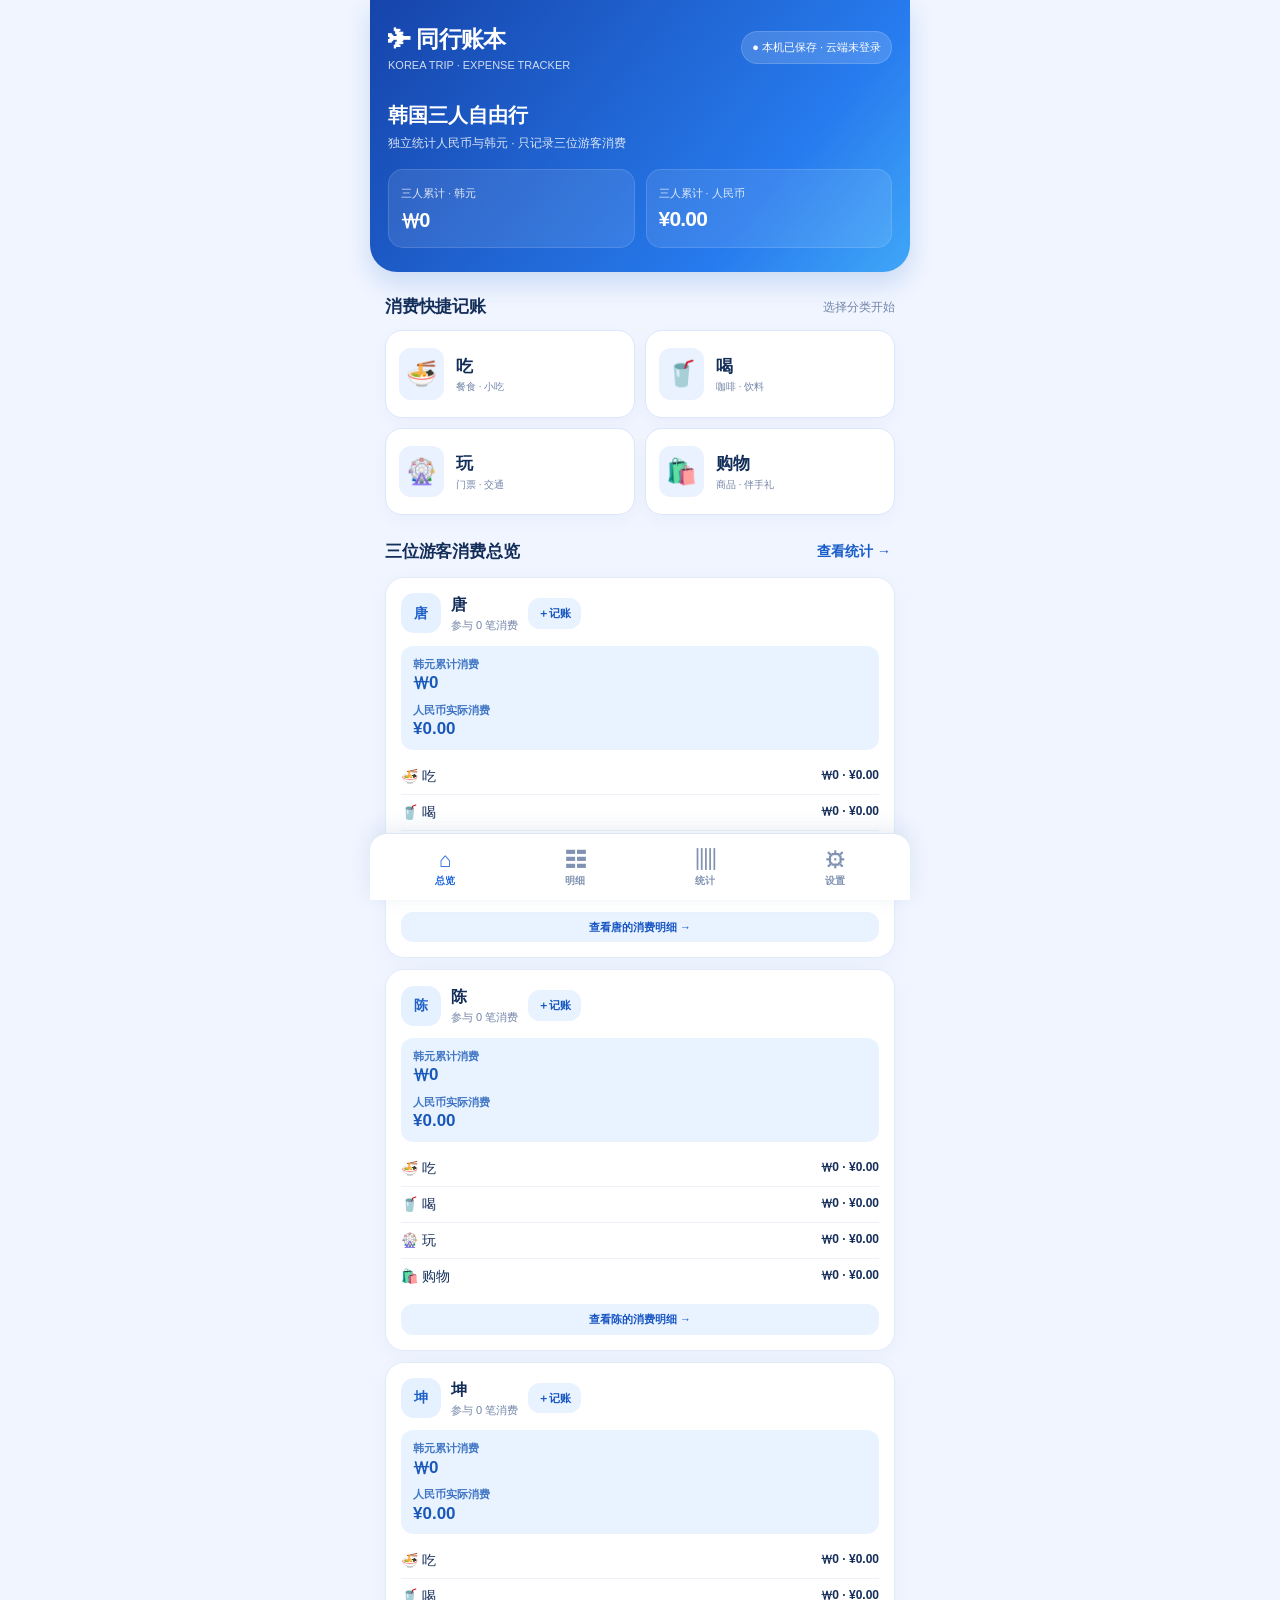
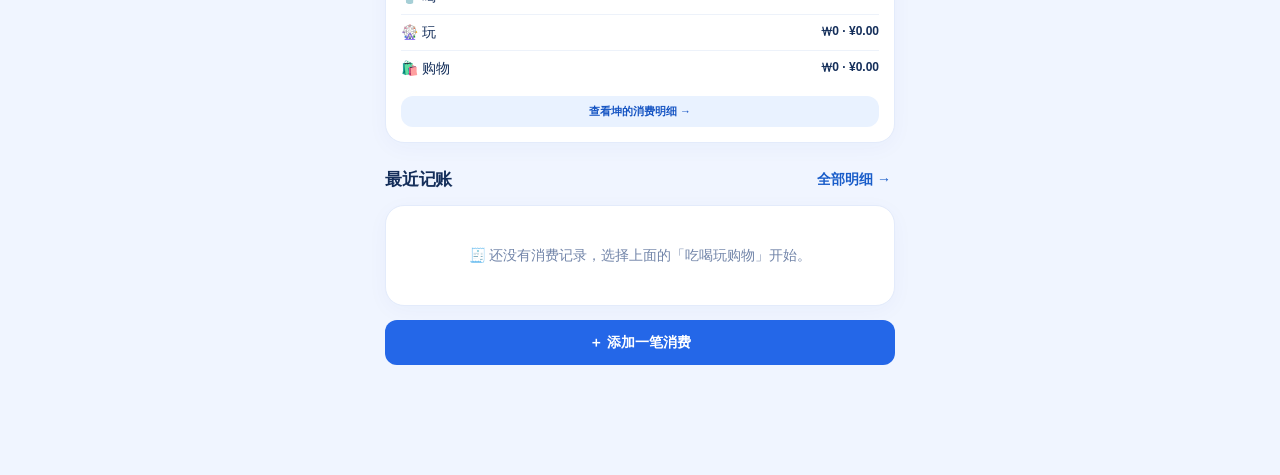
==== travel-ledger/index.html @ cfb07144 "Add automatic KRW to CNY reference conversion throughout mobile ledger" ====
<!doctype html>
<html lang="zh-CN"><head>
<meta charset="utf-8"><meta name="viewport" content="width=device-width,initial-scale=1,viewport-fit=cover">
<meta name="theme-color" content="#1754cc"><link rel="manifest" href="manifest.webmanifest"><meta name="apple-mobile-web-app-capable" content="yes">
<meta name="apple-mobile-web-app-status-bar-style" content="default">
<title>同行账本 · 唐陈坤韩国游</title>
<style>
:root{--b:#2467e8;--d:#164baa;--ink:#142e5a;--mut:#7285a9;--line:#dce7fb;--bg:#f0f5ff;--white:#fff;--r:19px}*{box-sizing:border-box}body{margin:0;background:var(--bg);font:14px/1.5 -apple-system,BlinkMacSystemFont,"PingFang SC","Noto Sans SC",sans-serif;color:var(--ink)}button,input,select,textarea{font:inherit}button{cursor:pointer}button:disabled{opacity:.45}button:active{transform:scale(.985)}.app{max-width:540px;margin:auto;min-height:100dvh;padding:0 15px 110px}.top{margin:0 -15px;padding:22px 18px 24px;background:linear-gradient(128deg,#1644aa,#277bee 73%,#40a7f8);color:#fff;border-radius:0 0 27px 27px;box-shadow:0 12px 24px #1456c42b}.topline{display:flex;justify-content:space-between;align-items:center;gap:10px}.brand{font-size:23px;font-weight:900;letter-spacing:-.6px}.topline small{display:block;opacity:.8;font-size:11px}.status{border-radius:100px;background:#ffffff27;padding:7px 10px;font-size:11px;white-space:nowrap;max-width:54%;overflow:hidden;text-overflow:ellipsis;border:1px solid #ffffff27}.top h1{font-size:20px;line-height:1.35;margin:29px 0 5px}.top p{margin:0;opacity:.84;font-size:12px}.hero-stats{display:grid;grid-template-columns:1fr 1fr;gap:11px;margin-top:17px}.hero-stat{background:#ffffff18;border:1px solid #ffffff20;border-radius:15px;padding:12px}.hero-stat small{font-size:11px;opacity:.85}.hero-stat strong{display:block;font-size:21px;letter-spacing:-.8px;font-variant-numeric:tabular-nums}.section-title{display:flex;justify-content:space-between;align-items:center;margin:22px 0 11px}.section-title h2{font-size:17px;letter-spacing:-.2px;margin:0}.section-title small{color:var(--mut)}.cats{display:grid;grid-template-columns:1fr 1fr;gap:10px}.cat{padding:17px 13px;display:flex;gap:12px;align-items:center;border:1px solid var(--line);background:#fff;border-radius:17px;color:var(--ink);text-align:left;box-shadow:0 6px 17px #1846aa09}.cat .em{font-size:25px;background:#eaf2ff;border-radius:12px;padding:7px}.cat strong{font-size:17px}.cat small{display:block;font-size:10px;color:var(--mut)}.box{background:var(--white);border:1px solid #e3ebfb;border-radius:var(--r);padding:15px;box-shadow:0 5px 22px #16429c09;margin-bottom:11px}.trav-head{display:flex;align-items:center;gap:10px}.avatar{background:#e6f1ff;color:#1d60c7;width:40px;height:40px;display:grid;place-items:center;border-radius:13px;font-weight:900}.trav-head b{font-size:16px}.hint{font-size:11px;color:var(--mut)}.trav-rows{display:flex;justify-content:space-between;border-top:1px solid #eef2fc;margin-top:13px;padding-top:12px;gap:12px}.trav-rows div{min-width:0}.trav-rows small{display:block;color:var(--mut);font-size:10px}.trav-rows strong{font-size:15px}.balance{margin-top:12px;padding:10px 12px;border-radius:12px;display:flex;justify-content:space-between;align-items:center;background:#e9f3ff;color:#1656b6;font-weight:800}.balance.debt{background:#fff0e8;color:#b45b26}.balance b{font-size:18px}.txn{display:flex;align-items:center;gap:10px;border-bottom:1px solid #edf2fa;padding:12px 0;cursor:pointer;min-width:0}.txn:last-child{border:0}.txn .em{width:42px;height:42px;display:grid;place-items:center;background:#eff5ff;border-radius:12px;font-size:20px}.txn .middle{flex:1;min-width:0}.txn .middle b{display:block;overflow:hidden;text-overflow:ellipsis;white-space:nowrap}.txn .middle small{font-size:10px;color:var(--mut);display:block}.txn .right{text-align:right;flex-shrink:0}.txn .right b{font-size:15px}.txn .right small{display:block;font-size:10px;color:var(--mut)}.btn{border:0;border-radius:12px;padding:12px 15px;font-weight:800;background:#e9f2ff;color:#1554c3}.btn.primary{color:white;background:var(--b)}.btn.danger{color:#a53b32;background:#fff0ed}.btn.full{width:100%}.btn.small{padding:7px 10px;font-size:11px}.row{display:flex;gap:9px;align-items:center}.row>*{min-width:0}.row .grow{flex:1}.field{margin:12px 0}.field label{display:block;color:#526c99;font-size:12px;font-weight:700;margin-bottom:6px}.field input,.field select,.field textarea,.select{width:100%;border:1px solid #d8e4f7;background:white;color:#203d71;padding:11px 12px;border-radius:11px;outline:none}.field input:focus,.field select:focus{border-color:#5799fa;box-shadow:0 0 0 3px #d7eaff}.field input[type=checkbox]{width:auto;accent-color:var(--b)}.muted{color:var(--mut);font-size:12px}.subtle{background:#eff5ff;padding:12px;border-radius:12px;color:#4873b0;font-size:12px}.tag{display:inline-block;background:#edf4ff;color:#3465b4;border-radius:9px;padding:3px 8px;font-size:11px}.pane{display:none}.pane.active{display:block}.nav{position:fixed;bottom:0;left:0;right:0;background:#fff;border-top:1px solid #dbe6f6;display:flex;justify-content:center;box-shadow:0 -5px 22px #1f55931a;padding:8px max(9px,env(safe-area-inset-right)) calc(8px + env(safe-area-inset-bottom)) max(9px,env(safe-area-inset-left));z-index:10}.navinner{width:100%;max-width:520px;display:grid;grid-template-columns:repeat(4,1fr)}.nav button{border:0;background:none;color:#8092b2;padding:4px 0;font-size:10px;font-weight:750}.nav button span{display:block;font-size:21px;line-height:27px}.nav button.on{color:#1e67df}.modal-back{position:fixed;inset:0;background:#0d255e9e;display:none;z-index:30;align-items:flex-end;justify-content:center}.modal-back.open{display:flex}.sheet{background:#fff;width:100%;max-width:540px;max-height:93dvh;overflow:auto;border-radius:23px 23px 0 0;padding:19px 18px calc(23px + env(safe-area-inset-bottom));box-shadow:0 0 55px #09265633}.sheet-head{display:flex;align-items:center;justify-content:space-between;gap:12px}.sheet-head h2{font-size:20px;margin:0}.close{background:#eef4ff;color:#3b65a7;border:0;font-size:24px;border-radius:10px;width:36px;height:36px}.sheet-footer{display:flex;gap:9px;margin-top:17px}.splitrow{display:flex;justify-content:space-between;align-items:center;gap:8px;border-bottom:1px solid #eef2fa;padding:9px 0}.splitrow label{display:flex;align-items:center;gap:7px}.splitrow input[type=number]{width:120px;border:1px solid #d8e4f7;border-radius:10px;padding:9px}.empty{text-align:center;padding:24px 8px;color:var(--mut)}.toast{position:fixed;z-index:50;left:50%;bottom:88px;transform:translateX(-50%);background:#163e8f;color:#fff;padding:10px 15px;border-radius:11px;box-shadow:0 8px 26px #0003;font-size:12px;display:none;max-width:90%;text-align:center}.top-note{padding:10px 12px;margin:12px 0 0;border-radius:11px;background:#fff4d7;color:#795a1a;font-size:12px}.summary-line{display:flex;justify-content:space-between;border-bottom:1px solid #edf2fa;padding:11px 0;gap:9px}.summary-line:last-child{border-bottom:0}.category-pill{border:1px solid #dce7fa;background:#fff;border-radius:9px;padding:8px;color:#4a6ba8;flex:1}.category-pill.on{background:#dcecff;border-color:#85b7f4;color:#0b56ba}.link{border:0;background:transparent;color:#185cc9;font-weight:800;padding:4px}.data-status{font-weight:800;font-size:12px;padding:11px;border:1px solid #dfebfa;background:#f3f8ff;border-radius:12px}.cloud-form{margin-top:12px}.actions{display:flex;flex-wrap:wrap;gap:8px}.fineprint{font-size:11px;color:#8193ae}.line{height:1px;background:#eaf0fb;margin:14px 0}.date{color:#6b83ad;font-size:12px;font-weight:800;margin:18px 0 5px}.fileinput{display:none}@media(min-width:650px){.app{background:#f0f5ff}.nav{max-width:540px;margin:auto;border-radius:17px 17px 0 0}.top{border-radius:0 0 27px 27px}}@media(max-width:350px){.hero-stat strong{font-size:18px}.cat{padding:11px 8px}.cat .em{font-size:21px}.txn .right b{font-size:13px}}@media print{.nav,.btn,.top-note,.modal-back{display:none!important}.pane{display:none!important}#pane-settle{display:block!important}.app{padding:0}}

/* One-glance personal expense details */
.person-switch{display:grid;grid-template-columns:repeat(4,minmax(0,1fr));gap:7px;margin:17px 0 12px}
.person-switch button{background:#fff;border:1px solid #dfebff;border-radius:13px;padding:11px 3px;color:#506d9b;font-size:14px;font-weight:800;min-height:44px}
.person-switch button.on{color:#fff;background:linear-gradient(135deg,#1656cc,#3188ef);border-color:#2774df;box-shadow:0 4px 12px #2379d02b}
.history-totals{display:grid;grid-template-columns:repeat(2,minmax(0,1fr));gap:9px;margin:0 0 14px}
.history-total{background:#fff;border:1px solid #e0ebfa;padding:13px 12px;border-radius:16px;min-width:0}
.history-total span{font-size:11px;color:#697faa;display:block}
.history-total strong{font-size:clamp(17px,4.6vw,23px);letter-spacing:-.6px;color:#1654b3;display:block;overflow-wrap:anywhere;line-height:1.38;margin-top:3px}
.history-filters{display:flex;align-items:center;justify-content:space-between;gap:12px;margin:18px 0 10px}
.history-count{font-size:14px;font-weight:800;color:#163e7e;white-space:nowrap}
.history-select{width:auto;max-width:160px;padding:8px 12px;font-size:12px;background:#fff}
.history-list{background:#fff;border:1px solid #e0eafb;border-radius:17px;padding:5px 14px 8px;overflow:hidden}
.detail-day{display:flex;align-items:center;justify-content:space-between;font-size:12px;color:#7f92b3;font-weight:800;padding:14px 1px 6px}
.detail-row{display:flex;align-items:center;gap:11px;padding:13px 1px;border-bottom:1px solid #edf2fc;min-width:0;cursor:pointer}
.detail-row:last-child{border-bottom:0}
.detail-emoji{width:39px;height:39px;display:grid;place-items:center;border-radius:13px;background:#edf5ff;font-size:20px;flex-shrink:0}
.detail-main{flex:1;min-width:0}
.detail-main b{display:block;color:#19365f;font-size:14px;overflow:hidden;text-overflow:ellipsis;white-space:nowrap}
.detail-main small{display:block;font-size:11px;color:#8190a9;margin-top:2px;overflow:hidden;text-overflow:ellipsis;white-space:nowrap}
.detail-amount{font-size:15px;font-weight:850;color:#1a58b9;white-space:nowrap;flex-shrink:0;font-variant-numeric:tabular-nums;letter-spacing:-.3px}
.detail-empty{text-align:center;color:#7b8ca8;padding:30px 8px;font-size:13px}

.money-pair{display:inline-flex;flex-direction:column;align-items:flex-end;line-height:1.22;white-space:nowrap;vertical-align:middle}
.money-pair b{font-size:14px;font-weight:850;color:#1a58b9;font-variant-numeric:tabular-nums}
.money-pair small{font-size:10px;font-weight:700;color:#7890b4;margin-top:2px}
.hero-stat .money-pair{align-items:flex-start}
.hero-stat .money-pair b{font-size:20px;color:#fff}
.hero-stat .money-pair small{font-size:10px;color:#fff;opacity:.9}
.history-total .money-pair{align-items:flex-start}
.history-total .money-pair b{font-size:clamp(17px,4.6vw,23px)}
.history-total .money-pair small{font-size:11px}
.balance .money-pair{align-items:flex-start}
.balance .money-pair b{font-size:17px}
.detail-amount .money-pair{align-items:flex-end}
.fx-note{display:flex;align-items:center;justify-content:space-between;gap:6px;color:#7285a9;font-size:10px;margin:0 1px 12px;flex-wrap:wrap}
.fx-preview{font-size:12px;color:#2467b8;font-weight:750;background:#eef5ff;border-radius:10px;padding:9px 11px;margin:8px 0}
</style></head><body>
<div class="app">
<header class="top"><div class="topline"><div><div class="brand">✈ 同行账本</div><small>KOREA TRIP · EXPENSE TRACKER</small></div><div class="status" id="sync-label">● 本机已保存</div></div><h1 id="trip-head">韩国三人自由行</h1><p>独立统计人民币与韩元 · 只记录三位游客消费</p><div class="hero-stats"><div class="hero-stat"><small>三人累计 · 韩元</small><strong id="total-krw">₩0</strong></div><div class="hero-stat"><small>三人累计 · 人民币</small><strong id="total-cny">¥0.00</strong></div></div></header>
<div id="alert-slot"></div>
<section id="pane-home" class="pane active"><div class="section-title"><h2>消费快捷记账</h2><small>选择分类开始</small></div><div class="cats"><button class="cat" data-cat="food"><span class="em">🍜</span><span><strong>吃</strong><small>餐食 · 小吃</small></span></button><button class="cat" data-cat="drink"><span class="em">🥤</span><span><strong>喝</strong><small>咖啡 · 饮料</small></span></button><button class="cat" data-cat="play"><span class="em">🎡</span><span><strong>玩</strong><small>门票 · 交通</small></span></button><button class="cat" data-cat="shopping"><span class="em">🛍️</span><span><strong>购物</strong><small>商品 · 伴手礼</small></span></button></div><div class="section-title"><h2>三位游客消费总览</h2><button class="link" data-view="settle">查看统计 →</button></div><div id="people-cards"></div><div class="section-title"><h2>最近记账</h2><button class="link" data-view="history">全部明细 →</button></div><div class="box" id="recent"></div><div class="row" style="margin-top:14px"><button class="btn primary full" data-action="expense">＋ 添加一笔消费</button></div></section>
<section id="pane-history" class="pane">
<div class="section-title"><h2>每个人花了什么</h2><button class="btn small" data-action="csv">导出明细</button></div>
<div id="person-switch" class="person-switch" aria-label="选择游客"></div>
<div id="history-totals" class="history-totals"></div><div id="fx-status" class="fx-note"></div>
<div class="history-filters"><span id="history-count" class="history-count">消费明细</span>
<select id="hist-cat" class="select history-select" aria-label="按消费分类筛选">
<option value="all">全部分类</option><option value="food">🍜 吃</option><option value="drink">🥤 喝</option><option value="play">🎡 玩</option><option value="shopping">🛍️ 购物</option>
</select></div>
<div id="hist-entries" class="history-list"></div>
<p class="fineprint" style="text-align:center;margin:12px 0">点击消费明细可查看和修改原始记录。共同消费显示每人分摊金额。</p>
</section>
<section id="pane-settle" class="pane"><div class="section-title"><h2>消费统计</h2><button class="btn small" data-action="copy">复制消费汇总</button></div><div class="box" id="settle-cards"></div><div class="subtle">人民币和韩元分别统计，不换算、不混合加总。共同消费可以按人均分摊或指定每个人的金额。</div></section>
<section id="pane-settings" class="pane"><div class="section-title"><h2>旅程与游客设置</h2></div><div class="box"><form id="settings-form"><div class="field"><label>本次旅程</label><input id="set-trip" required maxlength="70"></div><div id="set-person-list"></div><div class="subtle">人民币与韩元分别记账、分别统计，不设置汇率，也不会自动换算。</div><button class="btn primary full" type="submit">保存设置</button></form></div><div class="section-title"><h2>云端自动备份</h2></div><div class="box"><div class="data-status" id="cloud-state">● 本机已保存，尚未绑定云端</div><p class="fineprint" id="last-sync">尚未验证云端同步成功</p><div id="cloud-account"></div><div style="margin-top:10px"><button class="btn small" data-action="versions">🕘 查看历史云端备份</button><div id="versions-area"></div></div><p class="fineprint">登录成功后保存的记录会自动同步。离线时先保存在本机，联网后上传。换手机后使用同一邮箱和密码登录，可恢复云端账本。请定期额外导出备份。</p></div><div class="section-title"><h2>长期使用与备份保护</h2></div><div class="box"><b>保存建议</b><p class="muted">软件可长期记账，但云端免费项目可能因活动不足暂停。建议每周下载一次 JSON 账本，保存在手机“文件”或个人网盘。不要只依赖浏览器缓存。</p><div class="data-status" id="backup-status">尚未导出完整备份</div><div class="actions" style="margin-top:12px"><button class="btn primary small" data-action="export">⬇ 下载完整备份</button><button class="btn small" data-action="restorelocal">↶ 恢复本机历史备份</button></div><p class="fineprint">本机自动保留近期历史副本（最多 3 份），但清除浏览器数据、换手机时本机副本也可能消失。云端历史版本仍可在上方查看。</p></div><div class="section-title"><h2>导出、导入与保护</h2></div><div class="box"><div class="actions"><button class="btn small" data-action="export">⬇ 完整备份 JSON</button><button class="btn small" data-action="import">⬆ 导入备份</button><button class="btn small" data-action="csv">导出 CSV</button></div><div class="line"></div><button class="btn danger small" data-action="reset">清空所有记账记录</button><p class="fineprint">清空或删除的操作在联网后也会同步到云端。请先导出备份再操作。</p><input type="file" class="fileinput" id="importfile" accept=".json,application/json"></div></section>
</div>
<nav class="nav"><div class="navinner"><button class="on" data-view="home"><span>⌂</span>总览</button><button data-view="history"><span>☷</span>明细</button><button data-view="settle"><span>▥</span>统计</button><button data-view="settings"><span>⚙</span>设置</button></div></nav>
<div class="modal-back" id="modal"><div class="sheet"><div class="sheet-head"><h2 id="modal-title">新增账目</h2><button class="close" data-action="close">×</button></div><form id="record-form"><div id="modal-fields"></div><div class="sheet-footer"><button class="btn danger" type="button" id="delete-btn" data-action="delete" style="display:none">删除</button><button type="submit" class="btn primary grow">保存记账</button></div></form></div></div>
<div class="toast" id="toast"></div>
<script>
(function(){
'use strict';
var BASE='https://ktfkuwzqokfdsrccmdox.supabase.co', APIKEY='sb_publishable_bCa624-auy8rujrt-9bBeA_ys4GuCgX';
var K='travel_guide_mobile_blue_v1',OPSK=K+'_queue',AUTHK=K+'_auth',BOUND=K+'_bound',BACKUPK=K+'_local_history',EXPORTK=K+'_last_export',SYNCK=K+'_last_cloud_sync',FXK=K+'_krw_cny_rate';
var CATS={food:['吃','🍜'],drink:['喝','🥤'],play:['玩','🎡'],shopping:['购物','🛍️']};
var $=function(id){return document.getElementById(id)};
var escapeHtml=function(s){return String(s==null?'':s).replace(/[&<>"']/g,function(c){return {'&':'&amp;','<':'&lt;','>':'&gt;','"':'&quot;',"'":'&#39;'}[c]})};
var kr=function(x){return '₩'+Math.round(Number(x)||0).toLocaleString('ko-KR')};
var scale=function(c){return c==='CNY'?100:1};
var units=function(c,value){return Math.round((Number(value)||0)*scale(c))};
var cnyText=function(x){return '¥'+(Math.round((Number(x)||0)*100)/100).toLocaleString('zh-CN',{minimumFractionDigits:2,maximumFractionDigits:2})};
var krwToCny=function(won){return Math.round((Number(won)||0)*fx.rate*100)/100};
var cash=function(c,amountInSmallUnits){if(c==='CNY')return cnyText((Number(amountInSmallUnits)||0)/100);var won=Math.round(Number(amountInSmallUnits)||0);return kr(won)+(won>0?'（约'+cnyText(krwToCny(won))+'）':'')};
var moneyHtml=function(c,amountInSmallUnits){if(c==='CNY')return '<span class="money-pair"><b>'+cash(c,amountInSmallUnits)+'</b></span>';var won=Math.round(Number(amountInSmallUnits)||0);return '<span class="money-pair"><b>'+kr(won)+'</b>'+(won>0?'<small>≈'+cnyText(krwToCny(won))+'</small>':'')+'</span>'};
var dual=function(pair){return cash('KRW',pair&&pair.KRW||0)+'  ·  '+cash('CNY',pair&&pair.CNY||0)};
var emptyMoney=function(){return {KRW:0,CNY:0}};
var currencyOf=function(t){return t.currency==='CNY'?'CNY':'KRW'};
var precise=function(n,c){return Number.isFinite(n)&&n>=0&&Math.abs(n*scale(c)-Math.round(n*scale(c)))<0.000001};
var signed=function(n){return (n<0?'-':'')+kr(n)};
var date=function(){var d=new Date();return [d.getFullYear(),('0'+(d.getMonth()+1)).slice(-2),('0'+d.getDate()).slice(-2)].join('-')};
var uid=function(){return crypto.randomUUID?crypto.randomUUID():'i'+Date.now()+Math.random().toString(36).slice(2)};
var def=function(){return {version:1,tripName:'韩国三人自由行',guideName:'我（导游）',startDate:'',endDate:'',rate:200,travelers:[{id:'t1',name:'唐'},{id:'t2',name:'陈'},{id:'t3',name:'坤'}],transactions:[]}};
var clone=function(x){return JSON.parse(JSON.stringify(x))};
var okay=function(x){return x&&x.version===1&&Array.isArray(x.travelers)&&x.travelers.length===3&&x.travelers.map(function(p){return p.id}).join(',')==='t1,t2,t3'&&Array.isArray(x.transactions)&&x.transactions.length<50000&&Number(x.rate)>0};
var read=function(k,fallback){try{var v=localStorage.getItem(k);return v?JSON.parse(v):fallback}catch(e){return fallback}};
function updateLegacyNames(x){if(!x||!Array.isArray(x.travelers))return false;var changed=false,oldNames=['游客 A','游客 B','游客 C'],newNames=['唐','陈','坤'];for(var i=0;i<3;i++){var id='t'+(i+1),p=x.travelers.find(function(z){return z.id===id});if(p&&p.name===oldNames[i]){p.name=newNames[i];changed=true}}return changed}
var S=read(K,null);
if(!okay(S)){var backups=read(BACKUPK,[]);var found=Array.isArray(backups)?backups.slice().reverse().find(function(x){return x&&okay(x.snapshot)}):null;S=found?clone(found.snapshot):def()}
var OPS=read(OPSK,[]);if(!Array.isArray(OPS))OPS=[];
var session=read(AUTHK,null),syncing=false,connected=false,cloudLabel='',syncTimer=null,view='home',historyPerson='all',editId=null,recordMode='expense';
var last=clone(S),toastTimer;
var fx=read(FXK,null);
if(!fx||!(Number(fx.rate)>0))fx={rate:0.00499273,date:'2026-11-01',updatedAt:0,source:'备用参考汇率'};
var fxBusy=false;
function fxStatusText(){return '参考汇率：1₩ ≈ '+Number(fx.rate).toFixed(6)+' 元人民币 · '+(fx.date||'最近可用日期')+' · '+(fx.source||'参考汇率')+' · 仅供估算'}
function updateFxStatus(){var n=$('fx-status');if(n)n.innerHTML='<span>'+escapeHtml(fxStatusText())+'</span><button class="link" data-action="refreshfx">刷新汇率</button>'}
async function refreshFx(force){
 if(fxBusy||!navigator.onLine)return;
 if(!force&&fx.updatedAt&&Date.now()-fx.updatedAt<6*60*60*1000)return;
 fxBusy=true;updateFxStatus();
 try{
  var response=await fetch('https://api.frankfurter.dev/v2/rate/krw/cny',{cache:'no-store'});
  if(!response.ok)throw Error('汇率服务暂不可用');
  var data=await response.json(),rate=Number(data.rate);
  if(!(rate>0&&rate<1))throw Error('汇率数据无效');
  fx={rate:rate,date:data.date||date(),updatedAt:Date.now(),source:'Frankfurter每日参考'};
  try{localStorage.setItem(FXK,JSON.stringify(fx))}catch(e){}
  draw();updateFxPreview()
 }catch(e){updateFxStatus()}
 finally{fxBusy=false}
}
function updateFxPreview(){
 var node=$('fx-preview');if(!node||!$('f-currency'))return;
 var c=$('f-currency').value,amount=Number($('f-amount').value||0);
 node.textContent=c==='KRW'?(amount>0?'折合人民币约 '+cnyText(amount*fx.rate)+'（按当前参考汇率）':fxStatusText()):'人民币按原币记录，不进行换算。'
}
function inform(msg){var n=$('toast');n.textContent=msg;n.style.display='block';clearTimeout(toastTimer);toastTimer=setTimeout(function(){n.style.display='none'},3100)}
function persistStore(){try{localStorage.setItem(K,JSON.stringify(S));localStorage.setItem(OPSK,JSON.stringify(OPS));return true}catch(e){inform('本机存储失败，请立即导出备份');return false}}
function localCheckpoint(force){
 try{
  if(!okay(S))return;
  var copies=read(BACKUPK,[]);if(!Array.isArray(copies))copies=[];
  var lastCopy=copies[copies.length-1];
  if(!force&&lastCopy&&JSON.stringify(lastCopy.snapshot)===JSON.stringify(S))return;
  copies.push({at:Date.now(),snapshot:clone(S)});
  var limit=JSON.stringify(S).length>650000?1:3;
  localStorage.setItem(BACKUPK,JSON.stringify(copies.slice(-limit)))
 }catch(e){/* Browser storage can fill: manual JSON export remains available. */}
}
function localBackupText(){
 var when=Number(localStorage.getItem(EXPORTK)||0);
 return when?'上次下载备份：'+new Date(when).toLocaleDateString('zh-CN'):'还没有下载过独立备份文件'
}
function restoreLocal(){
 var copies=read(BACKUPK,[]);if(!Array.isArray(copies))copies=[];
 var item=copies.slice().reverse().find(function(c){return c&&okay(c.snapshot)&&JSON.stringify(c.snapshot)!==JSON.stringify(S)});
 if(!item){inform('暂无与当前账本不同的历史版本可恢复');return}
 if(!confirm('恢复 '+new Date(item.at).toLocaleString('zh-CN')+' 的本机历史备份？这将覆盖现在的账目，并在联网后同步到云端。请先导出当前完整备份。'))return;
 localCheckpoint(true);S=clone(item.snapshot);save();inform('已恢复本机历史备份，请检查账目')
}
function exportBackup(){
 download(JSON.stringify(S,null,2),'同行账本_完整备份_'+date()+'.json','application/json');
 try{localStorage.setItem(EXPORTK,String(Date.now()))}catch(e){}
 label();inform('已发起下载，请确认手机文件中有 JSON 备份')
}
function metadata(x){return {tripName:x.tripName,guideName:x.guideName,startDate:x.startDate||'',endDate:x.endDate||'',rate:x.rate,travelers:x.travelers}};
function operations(before,after){var out=[],a=JSON.stringify(metadata(before)),b=JSON.stringify(metadata(after));if(a!==b)out.push({kind:'meta',data:metadata(after)});
var prev={};before.transactions.forEach(function(t){prev[t.id]=t});
var next={};after.transactions.forEach(function(t){next[t.id]=t;if(!prev[t.id]||JSON.stringify(prev[t.id])!==JSON.stringify(t))out.push({kind:'upsert',item:t})});
before.transactions.forEach(function(t){if(!next[t.id])out.push({kind:'del',id:t.id})});
return out}
function save(){var diff=operations(last,S);diff.forEach(function(x){x.seq=uid();OPS.push(x)});last=clone(S);if(persistStore()){localCheckpoint(false);draw();label();queueSync()} }
function apply(base,ops){var x=clone(base);ops.forEach(function(o){if(o.kind==='meta')Object.assign(x,clone(o.data));if(o.kind==='upsert'){x.transactions=x.transactions.filter(function(t){return t.id!==o.item.id});x.transactions.push(clone(o.item))}if(o.kind==='del')x.transactions=x.transactions.filter(function(t){return t.id!==o.id})});return x}
function nativeShares(t){
 var s=scale(currencyOf(t));
 if(t.nativeShares){return {t1:Number(t.nativeShares.t1)||0,t2:Number(t.nativeShares.t2)||0,t3:Number(t.nativeShares.t3)||0}}
 var old=t.shares||{},amount=units(currencyOf(t),t.originalAmount);
 if(currencyOf(t)==='KRW')return {t1:Number(old.t1)||0,t2:Number(old.t2)||0,t3:Number(old.t3)||0};
 var w=t.splitMode==='custom'&&t.splitOriginal?[Number(t.splitOriginal.t1)||0,Number(t.splitOriginal.t2)||0,Number(t.splitOriginal.t3)||0]:[Number(old.t1)||0,Number(old.t2)||0,Number(old.t3)||0];
 var out=apport(amount,w)||{t1:0,t2:0,t3:0};
 return {t1:out.t1/s,t2:out.t2/s,t3:out.t3/s}
}
function acc(){
 var ps={t1:{total:emptyMoney(),count:0,cats:{}},t2:{total:emptyMoney(),count:0,cats:{}},t3:{total:emptyMoney(),count:0,cats:{}}};
 var total=emptyMoney(),today=emptyMoney(),categories={food:emptyMoney(),drink:emptyMoney(),play:emptyMoney(),shopping:emptyMoney()},count=0;
 S.transactions.forEach(function(t){
   if(t.type!=='expense')return;
   var c=currencyOf(t),value=units(c,t.originalAmount);
   if(value<=0)return;
   total[c]+=value;count++;
   if(t.date===date())today[c]+=value;
   if(categories[t.category])categories[t.category][c]+=value;
   var shares=nativeShares(t);
   Object.keys(ps).forEach(function(id){
     var amt=units(c,shares[id]);
     if(amt<=0)return;
     ps[id].total[c]+=amt;ps[id].count++;
     if(!ps[id].cats[t.category])ps[id].cats[t.category]=emptyMoney();
     ps[id].cats[t.category][c]+=amt
   })
 });
 return {ps:ps,total:total,today:today,cats:categories,count:count}
}
function personName(id){return id==='guide'?S.guideName:(S.travelers.find(function(p){return p.id===id})||{}).name||'未知'}
function sorted(){return S.transactions.filter(function(t){return t.type==='expense'}).slice().sort(function(a,b){return b.date.localeCompare(a.date)||(b.createdAt||0)-(a.createdAt||0)})}
function itemHtml(t){
 var c=currencyOf(t),cat=CATS[t.category]||CATS.play,shares=nativeShares(t);
 var names=Object.keys(shares).filter(function(id){return units(c,shares[id])>0}).map(function(id){return personName(id)+' '+cash(c,units(c,shares[id]))}).join('、');
 return '<div class="txn" data-edit="'+escapeHtml(t.id)+'"><span class="em">'+cat[1]+'</span><span class="middle"><b>'+escapeHtml(t.title)+'</b><small>'+escapeHtml(t.date)+' · '+escapeHtml(names||'暂无归属')+'</small></span><span class="right">'+moneyHtml(c,units(c,t.originalAmount))+'<small>'+cat[0]+'</small></span></div>'
}
function peopleCard(p){
 var breakdown=Object.keys(CATS).map(function(k){return '<div class="summary-line" style="padding:7px 0"><span>'+CATS[k][1]+' '+CATS[k][0]+'</span><span style="font-size:12px;font-weight:700">'+dual(p.cats[k]||emptyMoney())+'</span></div>'}).join('');
 return '<div class="box"><div class="trav-head"><div class="avatar">'+escapeHtml(p.name.slice(0,1))+'</div><div class="grow"><b>'+escapeHtml(p.name)+'</b><div class="hint">参与 '+p.count+' 笔消费</div></div><button class="btn small" data-person="'+escapeHtml(p.id)+'">＋记账</button></div>'+
 '<div class="balance" style="display:block;margin-top:12px"><div style="font-size:11px;opacity:.8">韩元累计消费</div><div>'+moneyHtml('KRW',p.total.KRW)+'</div><div style="height:8px"></div><div style="font-size:11px;opacity:.8">人民币实际消费</div><div>'+moneyHtml('CNY',p.total.CNY)+'</div></div>'+
 '<div style="margin-top:9px">'+breakdown+'</div><button class="btn small full" data-open-detail="'+escapeHtml(p.id)+'" style="margin-top:10px">查看'+escapeHtml(p.name)+'的消费明细 →</button></div>'
}
function renderDetailRow(t,who){
 var c=currencyOf(t),category=CATS[t.category]||CATS.play,sh=nativeShares(t);
 var ownerAmount=who==='all'?units(c,t.originalAmount):units(c,sh[who]||0);
 var participants=Object.keys(sh).filter(function(k){return units(c,sh[k])>0});
 var note=category[0]+' · '+(who==='all'
  ?participants.map(function(k){return personName(k)+(participants.length>1?' '+cash(c,units(c,sh[k])):'')}).join('、')
  :participants.length>1?'共同消费 · 本人分摊':'个人消费');
 return '<div class="detail-row" data-edit="'+escapeHtml(t.id)+'"><span class="detail-emoji">'+category[1]+'</span>'+
  '<span class="detail-main"><b>'+escapeHtml(t.title)+'</b><small>'+escapeHtml(note)+'</small></span>'+
  '<span class="detail-amount">'+moneyHtml(c,ownerAmount)+'</span></div>'
}
function renderHistory(){
 var selected=historyPerson;
 var buttons=[{id:'all',name:'全部'}].concat(S.travelers.map(function(p){return {id:p.id,name:p.name}}));
 $('person-switch').innerHTML=buttons.map(function(p){return '<button type="button" data-history-person="'+p.id+'" class="'+(selected===p.id?'on':'')+'" aria-pressed="'+(selected===p.id?'true':'false')+'">'+escapeHtml(p.name)+'</button>'}).join('');
 var cat=$('hist-cat').value||'all';
 var records=sorted().filter(function(t){return (cat==='all'||t.category===cat)&&(selected==='all'||units(currencyOf(t),nativeShares(t)[selected]||0)>0)});
 var sums=emptyMoney();records.forEach(function(t){var c=currencyOf(t);sums[c]+=selected==='all'?units(c,t.originalAmount):units(c,nativeShares(t)[selected]||0)});
 $('history-totals').innerHTML='<div class="history-total"><span>韩元消费 · 折合人民币</span><strong>'+moneyHtml('KRW',sums.KRW)+'</strong></div>'+
  '<div class="history-total"><span>人民币实际消费</span><strong>'+moneyHtml('CNY',sums.CNY)+'</strong></div>';
 updateFxStatus();
 var name=selected==='all'?'全部':personName(selected);
 $('history-count').textContent=name+' · '+records.length+' 笔';
 var lastDay='';
 $('hist-entries').innerHTML=records.map(function(t){var head='';
  if(t.date!==lastDay){lastDay=t.date;head='<div class="detail-day">'+escapeHtml(t.date)+'</div>'}
  return head+renderDetailRow(t,selected)
 }).join('')||'<div class="detail-empty">🧾 '+escapeHtml(name)+'暂无这类消费记录</div>';
}
function draw(){
 var a=acc();$('trip-head').textContent=S.tripName;
 $('total-krw').innerHTML=moneyHtml('KRW',a.total.KRW);
 $('total-cny').textContent=cash('CNY',a.total.CNY);
 $('people-cards').innerHTML=S.travelers.map(function(p){return peopleCard(Object.assign({name:p.name,id:p.id},a.ps[p.id]))}).join('');
 $('recent').innerHTML=sorted().slice(0,6).map(itemHtml).join('')||'<div class="empty">🧾 还没有消费记录，选择上面的「吃喝玩购物」开始。</div>';
 renderHistory();
 var allCats=Object.keys(CATS).map(function(k){return '<div class="summary-line"><span>'+CATS[k][1]+' '+CATS[k][0]+'</span><b>'+dual(a.cats[k])+'</b></div>'}).join('');
 var perPerson=S.travelers.map(function(p){var z=a.ps[p.id];return '<div class="box" style="margin-bottom:10px"><b>'+escapeHtml(p.name)+'</b><div class="row" style="justify-content:space-between"><b>'+cash('KRW',z.total.KRW)+'</b><b style="color:#2467e8">'+cash('CNY',z.total.CNY)+'</b></div><div class="hint">参与 '+z.count+' 笔消费</div>'+Object.keys(CATS).map(function(k){return '<div class="summary-line"><span>'+CATS[k][1]+' '+CATS[k][0]+'</span><b>'+dual(z.cats[k]||emptyMoney())+'</b></div>'}).join('')+'</div>'}).join('');
 $('settle-cards').innerHTML='<div class="row" style="justify-content:space-between"><b>韩元合计</b><b style="color:#2467e8">'+cash('KRW',a.total.KRW)+'</b></div><div class="row" style="justify-content:space-between;margin-top:8px"><b>人民币合计</b><b style="color:#2467e8">'+cash('CNY',a.total.CNY)+'</b></div><div class="hint">共 '+a.count+' 笔消费记录 · 两种币种独立计算</div>'+allCats+'<div class="section-title"><h2>每人消费</h2></div>'+perPerson
}
function label(){var msg;if(!session){msg='● 本机已保存 · 云端未登录';cloudLabel='数据仅在本机'}else if(!navigator.onLine){msg='● 离线 · '+OPS.length+' 笔修改待上传';cloudLabel='离线待同步（'+OPS.length+'）'}else if(syncing){msg='◌ 正在同步云端';cloudLabel='正在同步'}else if(OPS.length){msg='● 本机已保存 · '+OPS.length+' 项待同步';cloudLabel='待同步 '+OPS.length+' 项'}else if(connected){msg='✓ 已同步云端';cloudLabel='✓ 本机和云端已同步'}else{msg='● 云端未连接';cloudLabel='尚未完成云端连接'}
$('sync-label').textContent=msg;$('cloud-state').textContent=cloudLabel;var lastSync=Number(localStorage.getItem(SYNCK)||0);$('last-sync').textContent=lastSync?'最近云端同步：'+new Date(lastSync).toLocaleString('zh-CN'):'尚未验证云端同步成功';$('backup-status').textContent=localBackupText();
var pendingNote=session&&!connected&&OPS.length?'<div class="top-note">本机已保存，但云端还没同步成功。请保持网络畅通。</div>':'';
 var latestExport=Number(localStorage.getItem(EXPORTK)||0);
 var shouldPrompt=S.transactions.length>0&&(!latestExport||Date.now()-latestExport>7*24*60*60*1000);
 $('alert-slot').innerHTML=pendingNote+(shouldPrompt?'<div class="top-note">建议每周下载一次完整账本，防止免费云端暂停或手机清理数据。<button class="link" data-action="export">立即备份 JSON →</button></div>':'');
drawAccount()}
function drawAccount(){var n=$('cloud-account');if(!session){n.innerHTML='<form id="login-form" class="cloud-form"><div class="field"><label>邮箱</label><input id="auth-email" type="email" autocomplete="email" required placeholder="用于换手机恢复账本"></div><div class="field"><label>密码（至少 6 位）</label><input id="auth-pass" type="password" autocomplete="current-password" minlength="6" required placeholder="仅登录时输入"></div><div class="row"><button class="btn primary grow" type="submit" name="action" value="login">登录并恢复</button><button class="btn grow" type="submit" name="action" value="signup">首次注册</button></div></form><p class="fineprint">打开网页无需登录即可先记账；若需要防丢失、换手机恢复，请先注册并登录邮箱账号。</p>'}else{n.innerHTML='<div class="row" style="justify-content:space-between;margin:12px 0"><div><b>☁ '+escapeHtml(session.user&&session.user.email||session.email||'已登录')+'</b><div class="hint">默认自动保持登录</div></div><button class="btn small" data-action="sync">立即同步</button></div><button class="btn danger small" data-action="logout">退出云端账号</button>'}}
function drawSettings(){
 if(view!=='settings')return;
 $('set-trip').value=S.tripName;
 $('set-person-list').innerHTML=S.travelers.map(function(p,i){return '<div class="field"><label>第 '+(i+1)+' 位游客</label><input id="set-person-'+i+'" maxlength="40" required value="'+escapeHtml(p.name)+'"></div>'}).join('');
 drawAccount()
}
function show(v){view=v;document.querySelectorAll('.pane').forEach(function(p){p.classList.toggle('active',p.id==='pane-'+v)});document.querySelectorAll('[data-view]').forEach(function(b){b.classList.toggle('on',b.getAttribute('data-view')===v)});draw();if(v==='settings')drawSettings();window.scrollTo(0,0)}
function closeModal(){$('modal').classList.remove('open');document.body.style.overflow=''}
function openModal(kind,t,cat,selectedPerson){
 recordMode='expense';editId=t?t.id:null;
 $('modal-title').textContent=t?'编辑消费记录':'记一笔消费';
 var amount=t?t.originalAmount:'',day=t?t.date:date(),currency=t?t.currency:'KRW';
 var fields='<div class="field"><label>消费项目</label><input id="f-title" required maxlength="90" placeholder="例如：烤肉、咖啡、门票" value="'+escapeHtml(t?t.title:'')+'"></div>';
 fields+='<div class="row"><div class="field grow"><label>金额</label><input id="f-amount" type="number" min=".01" step="any" inputmode="decimal" required value="'+amount+'" placeholder="输入本笔总金额"></div><div class="field" style="width:115px"><label>币种</label><select id="f-currency"><option value="KRW"'+(currency==='KRW'?' selected':'')+'>₩ 韩元</option><option value="CNY"'+(currency==='CNY'?' selected':'')+'>¥ 人民币</option></select></div></div>';
 fields+='<div class="field"><label>消费分类</label><select id="f-cat">'+Object.keys(CATS).map(function(k){return '<option value="'+k+'"'+(k===(t?t.category:cat||'food')?' selected':'')+'>'+CATS[k][1]+' '+CATS[k][0]+'</option>'}).join('')+'</select></div>';
 fields+='<div class="row" style="margin:10px 0 4px"><b class="grow">这笔消费算谁的？</b><select id="f-split" class="select" style="max-width:136px"><option value="equal"'+(!t||t.splitMode!=='custom'?' selected':'')+'>平均分摊</option><option value="custom"'+(t&&t.splitMode==='custom'?' selected':'')+'>指定金额</option></select></div>';
 var restored=t?nativeShares(t):null;
 fields+=S.travelers.map(function(p,i){var checked=t?units(currency,t.nativeShares?restored[p.id]:restored[p.id])>0:!!selectedPerson&&p.id===selectedPerson;var value=t&&t.splitMode==='custom'&&restored?restored[p.id]:'';return '<div class="splitrow"><label><input class="f-who" id="f-who-'+i+'" type="checkbox"'+(checked?' checked':'')+'> '+escapeHtml(p.name)+'</label><input class="f-share" id="f-share-'+i+'" type="number" min="0" step="any" inputmode="decimal" placeholder="本币金额" value="'+escapeHtml(value)+'" style="display:none"></div>'}).join('');
 fields+='<p class="fineprint">只选一个人就是个人消费；多选则共同分摊。人民币精确到分，韩元以整数计算。</p>';
 fields+='<div class="field"><label>消费日期</label><input id="f-date" type="date" required value="'+escapeHtml(day)+'"></div>';
 fields+='<div class="field"><label>备注（可选）</label><textarea id="f-note" maxlength="500" rows="2" placeholder="详细说明">'+escapeHtml(t?(t.note||''):'')+'</textarea></div>';
 fields+='<div id="fx-preview" class="fx-preview"></div><div class="subtle">韩元原金额保持不变，自动显示折合人民币；人民币消费仍按原币单独记录。</div>';
 $('modal-fields').innerHTML=fields;$('delete-btn').style.display=t?'inline-block':'none';$('modal').classList.add('open');document.body.style.overflow='hidden';toggleShares();updateFxPreview()
}
function toggleShares(){var s=$('f-split');if(!s)return;var custom=s.value==='custom';document.querySelectorAll('.f-share').forEach(function(n,i){n.style.display=custom&&$('f-who-'+i).checked?'block':'none'})}
function apport(total,weights){var sum=weights.reduce(function(a,b){return a+b},0);if(!(sum>0))return null;var parts=weights.map(function(w,i){return {i:i,raw:total*w/sum}});parts.forEach(function(p){p.n=Math.floor(p.raw)});var rest=total-parts.reduce(function(s,p){return s+p.n},0);parts.sort(function(a,b){return (b.raw-b.n)-(a.raw-a.n)});for(var j=0;j<rest;j++)parts[j%parts.length].n++;var out=[0,0,0];parts.forEach(function(p){out[p.i]=p.n});return {t1:out[0],t2:out[1],t3:out[2]}}
function saveRecord(e){
 e.preventDefault();var c=$('f-currency').value,amt=Number($('f-amount').value),small=units(c,amt);
 if(!(amt>0)||!precise(amt,c)||!(small>0)){inform(c==='CNY'?'人民币请填写最多两位小数的金额':'韩元必须输入整数金额');return}
 var custom=$('f-split').value==='custom',weights=[0,0,0],sum=0;
 for(var i=0;i<3;i++){
   if(!$('f-who-'+i).checked)continue;
   if(custom){
     var n=Number($('f-share-'+i).value);
     if($('f-share-'+i).value.trim()===''||!precise(n,c)){inform('每个人的金额必须是有效的本币金额');return}
     weights[i]=units(c,n);sum+=weights[i]
   }else weights[i]=1
 }
 if(custom&&sum!==small){inform('分摊金额之和必须等于总金额（同一种货币）');return}
 var assigned=custom?{t1:weights[0],t2:weights[1],t3:weights[2]}:apport(small,weights);
 if(!assigned){inform('请选择至少一名游客');return}
 var nativeShares={t1:assigned.t1/scale(c),t2:assigned.t2/scale(c),t3:assigned.t3/scale(c)};
 var old=editId?S.transactions.find(function(x){return x.id===editId}):null;
 var t={id:editId||uid(),type:'expense',date:$('f-date').value,title:$('f-title').value.trim(),note:$('f-note').value.trim(),category:$('f-cat').value,originalAmount:amt,currency:c,amountKRW:c==='KRW'?amt:0,shares:c==='KRW'?{t1:assigned.t1,t2:assigned.t2,t3:assigned.t3}:{t1:0,t2:0,t3:0},nativeShares:nativeShares,splitMode:custom?'custom':'equal',splitOriginal:custom?nativeShares:null,createdAt:old?old.createdAt||Date.now():Date.now()};
 if(!t.title||!t.date){inform('请填写消费项目和日期');return}
 S.transactions=S.transactions.filter(function(x){return x.id!==t.id});S.transactions.push(t);save();closeModal();inform('✓ 已保存'+(session?'，待云端同步':''))
}
function settleText(){
 var a=acc(),txt='【'+S.tripName+' · 消费汇总】\n韩元合计：'+cash('KRW',a.total.KRW)+'\n人民币合计：'+cash('CNY',a.total.CNY)+'\n消费笔数：'+a.count+'\n';
 Object.keys(CATS).forEach(function(k){txt+=CATS[k][0]+'：'+dual(a.cats[k])+'\n'});
 S.travelers.forEach(function(p){var z=a.ps[p.id];txt+='\n'+p.name+'：'+dual(z.total)+'（'+z.count+' 笔）\n';Object.keys(CATS).forEach(function(k){txt+='  '+CATS[k][0]+' '+dual(z.cats[k]||emptyMoney())+'\n'})});
 return txt
}
function download(content,name,mime){var blob=new Blob([content],{type:mime}),url=URL.createObjectURL(blob),a=document.createElement('a');a.href=url;a.download=name;document.body.appendChild(a);a.click();a.remove();setTimeout(function(){URL.revokeObjectURL(url)},2000)}
function csv(){
 var rows=[['日期','消费项目','分类','币种','总金额（原币）','韩元总额折合人民币（参考）',S.travelers[0].name+'分摊（原币）',S.travelers[0].name+'折合人民币（参考）',S.travelers[1].name+'分摊（原币）',S.travelers[1].name+'折合人民币（参考）',S.travelers[2].name+'分摊（原币）',S.travelers[2].name+'折合人民币（参考）','采用汇率','备注']];
 sorted().forEach(function(t){var ss=nativeShares(t),c=currencyOf(t);rows.push([t.date,t.title,(CATS[t.category]||CATS.play)[0],c,t.originalAmount,c==='KRW'?cnyText(t.originalAmount*fx.rate):'',ss.t1,c==='KRW'?cnyText(ss.t1*fx.rate):'',ss.t2,c==='KRW'?cnyText(ss.t2*fx.rate):'',ss.t3,c==='KRW'?cnyText(ss.t3*fx.rate):'',c==='KRW'?fx.rate:'',t.note])});
 download('\ufeff'+rows.map(function(row){return row.map(function(n){return '"'+String(n==null?'':n).replace(/"/g,'""')+'"'}).join(',')}).join('\r\n'),'同行账本_双币种消费流水_'+date()+'.csv','text/csv;charset=utf-8')
}
async function authRequest(path,body){var r=await fetch(BASE+'/auth/v1/'+path,{method:'POST',headers:{'apikey':APIKEY,'Content-Type':'application/json'},body:JSON.stringify(body)}),d=await r.json().catch(function(){return {}});if(!r.ok)throw Error(d.msg||d.error_description||d.message||d.error||'账号请求失败 '+r.status);return d}
function setSession(d){session={access_token:d.access_token,refresh_token:d.refresh_token,expires_at:Date.now()+Number(d.expires_in||3600)*1000,user:d.user,email:d.user&&d.user.email};localStorage.setItem(AUTHK,JSON.stringify(session));connected=false;label()}
async function access(){if(!session)throw Error('请先登录');if(session.expires_at>Date.now()+90000)return session.access_token;var d=await authRequest('token?grant_type=refresh_token',{refresh_token:session.refresh_token});setSession(d);return session.access_token}
async function rest(method,path,body,extra){var tk=await access(),h={'apikey':APIKEY,'Authorization':'Bearer '+tk,'Content-Type':'application/json','Accept':'application/json'};if(extra)Object.assign(h,extra);var r=await fetch(BASE+'/rest/v1/'+path,{method:method,headers:h,body:body===undefined?undefined:JSON.stringify(body)}),d=await r.text();if(!r.ok)throw Error('云端同步失败（'+r.status+'）：'+d.slice(0,140));return d?JSON.parse(d):null}
async function getRemote(){var rs=await rest('GET','guide_trip_ledgers?select=snapshot,revision&user_id=eq.'+encodeURIComponent(session.user.id));return rs[0]||null}
function stageLocal(){if(localStorage.getItem(BOUND)===session.user.id)return;if(!OPS.length){var changes=operations(def(),S);changes.forEach(function(o){o.seq=uid();OPS.push(o)})}localStorage.setItem(BOUND,session.user.id);persistStore();localCheckpoint(false)}
async function sync(){if(syncing||!session||!navigator.onLine)return;syncing=true;connected=false;label();var retry=0;try{await access();stageLocal();
while(retry++<5){var captured=OPS.slice(),row=await getRemote(),result;
if(!row){var starting=apply(def(),captured);if(!captured.length)starting=clone(S);var create=await rest('POST','guide_trip_ledgers?on_conflict=user_id',{user_id:session.user.id,snapshot:starting,revision:1},{'Prefer':'resolution=ignore-duplicates,return=representation'});if(create&&create.length){result=starting}else continue}
else{var remote=okay(row.snapshot)?row.snapshot:def();if(updateLegacyNames(remote)){captured.unshift({kind:'meta',data:metadata(remote),seq:uid()})}if(!captured.length){result=remote}else{var merged=apply(remote,captured);var updated=await rest('PATCH','guide_trip_ledgers?user_id=eq.'+encodeURIComponent(session.user.id)+'&revision=eq.'+row.revision,{snapshot:merged,revision:Number(row.revision)+1,updated_at:new Date().toISOString()},{'Prefer':'return=representation'});if(!updated||!updated.length)continue;result=merged}}
var done=new Set(captured.map(function(o){return o.seq}));OPS=OPS.filter(function(o){return !done.has(o.seq)});S=apply(result,OPS);last=clone(S);persistStore();localCheckpoint(false);try{localStorage.setItem(SYNCK,String(Date.now()))}catch(e){}connected=true;draw();label();break}
if(!connected)throw Error('云端版本冲突，稍后再同步')
}catch(e){connected=false;inform(String(e.message||e).slice(0,100));label()}finally{syncing=false;label();if(OPS.length&&connected)queueSync()}}
function queueSync(){clearTimeout(syncTimer);if(session&&navigator.onLine)syncTimer=setTimeout(sync,750)}
async function login(e){e.preventDefault();var email=$('auth-email').value.trim(),password=$('auth-pass').value,action=e.submitter&&e.submitter.value||'login';if(!email||password.length<6){inform('请输入有效邮箱和至少 6 位密码');return}try{var d=await authRequest(action==='signup'?'signup':'token?grant_type=password',{email:email,password:password});if(!d.access_token){inform('已提交注册，请先去邮箱点击确认链接，再回到这里登录');return}setSession(d);inform('登录成功，开始同步');sync()}catch(err){inform(String(err.message||err))}}
async function versions(){if(!session){inform('请先登录云端账号');return}var area=$('versions-area');area.innerHTML='<p class="fineprint">正在读取历史备份…</p>';try{var rows=await rest('GET','guide_trip_ledger_history?select=revision,archived_at&user_id=eq.'+encodeURIComponent(session.user.id)+'&order=revision.desc&limit=25');if(!rows||!rows.length){area.innerHTML='<p class="fineprint">暂时没有历史备份；每次成功同步修改后，上一版本会自动归档。</p>';return}area.innerHTML=rows.map(function(r){return '<div class="summary-line"><div><b>云端第 '+r.revision+' 版</b><div class="hint">'+escapeHtml(new Date(r.archived_at).toLocaleString('zh-CN'))+'</div></div><button class="btn small" data-restore-rev="'+r.revision+'">恢复此版</button></div>'}).join('')}catch(e){area.textContent='读取失败：'+String(e.message||e).slice(0,90)}}
async function restoreVersion(rev){if(!session)return;if(!confirm('恢复历史版会用旧账目替换当前记录，并同步到云端。建议先导出当前 JSON 备份。确认恢复第 '+rev+' 版吗？'))return;try{var rows=await rest('GET','guide_trip_ledger_history?select=snapshot&user_id=eq.'+encodeURIComponent(session.user.id)+'&revision=eq.'+encodeURIComponent(rev));if(!rows||!rows[0]||!okay(rows[0].snapshot))throw Error('找不到可用的历史备份');localCheckpoint(true);S=rows[0].snapshot;save();show('home');inform('已恢复历史第 '+rev+' 版，正在同步云端')}catch(e){inform('恢复失败：'+String(e.message||e).slice(0,75))}}
function handle(action){if(action==='expense')openModal('expense',null,'food');if(action==='close')closeModal();if(action==='delete'){if(!editId||!confirm('删除这笔记录？删除后还会同步到云端。'))return;localCheckpoint(true);S.transactions=S.transactions.filter(function(t){return t.id!==editId});save();closeModal();inform('记录已删除')}
if(action==='copy'){var txt=settleText();if(navigator.clipboard&&navigator.clipboard.writeText)navigator.clipboard.writeText(txt).then(function(){inform('已复制消费汇总')}).catch(function(){inform('复制失败，请截图保存')});else inform('请使用截图或导出备份')}
if(action==='export')exportBackup();if(action==='restorelocal')restoreLocal();if(action==='csv')csv();if(action==='import')$('importfile').click();
if(action==='sync'){sync();inform('正在检查云端账目')}if(action==='versions'){versions()}if(action==='refreshfx'){refreshFx(true);inform('正在刷新韩元兑人民币参考汇率')}
if(action==='logout'){if(!confirm('退出云端账号？本机已保存记录不会删除。'))return;session=null;connected=false;localStorage.removeItem(AUTHK);localStorage.removeItem(BOUND);label();inform('已退出云端账号')}
if(action==='reset'){if(!confirm('确认清空所有消费记录？建议先导出备份。'))return;if(!confirm('清空操作也会同步到云端，是否确认？'))return;localCheckpoint(true);S.transactions=[];save();inform('已清空记账')}}
document.addEventListener('click',function(e){var restore=e.target.closest('[data-restore-rev]');if(restore){restoreVersion(restore.getAttribute('data-restore-rev'));return}var personDetail=e.target.closest('[data-open-detail]');if(personDetail){historyPerson=personDetail.getAttribute('data-open-detail');show('history');return}var personChoice=e.target.closest('[data-history-person]');if(personChoice){historyPerson=personChoice.getAttribute('data-history-person');renderHistory();return}var person=e.target.closest('[data-person]');if(person){openModal('expense',null,'food',person.getAttribute('data-person'));return}var b=e.target.closest('[data-view]');if(b){show(b.getAttribute('data-view'));return}b=e.target.closest('[data-cat]');if(b){openModal('expense',null,b.getAttribute('data-cat'));return}b=e.target.closest('[data-edit]');if(b){var t=S.transactions.find(function(x){return x.id===b.getAttribute('data-edit')});if(t&&t.type==='expense')openModal('expense',t);return}b=e.target.closest('[data-action]');if(b){handle(b.getAttribute('data-action'));return}});
$('modal').addEventListener('click',function(e){if(e.target===$('modal'))closeModal()});
document.addEventListener('input',function(e){if(e.target.id==='f-amount')updateFxPreview()});
document.addEventListener('change',function(e){if(e.target.id==='f-split'||e.target.classList.contains('f-who'))toggleShares();if(e.target.id==='hist-cat')renderHistory();if(e.target.id==='f-currency')updateFxPreview()});
$('record-form').addEventListener('submit',saveRecord);
$('settings-form').addEventListener('submit',function(e){e.preventDefault();var names=[0,1,2].map(function(i){return $('set-person-'+i).value.trim()});if(names.some(function(x){return !x})||!($('set-trip').value.trim())){inform('请正确填写全部设置');return}S.tripName=$('set-trip').value.trim();S.travelers.forEach(function(p,i){p.name=names[i]});save();inform('设置已保存')});
document.addEventListener('submit',function(e){if(e.target.id==='login-form')login(e)});
$('importfile').addEventListener('change',async function(e){var f=e.target.files[0];e.target.value='';if(!f)return;if(f.size>5*1024*1024){inform('备份文件过大');return}try{var v=JSON.parse(await f.text());if(!okay(v))throw Error('格式不符');if(!confirm('导入会用备份账本替换当前本机账本，并同步删除或增加云端记录。建议先导出当前备份，确定继续？'))return;localCheckpoint(true);S=v;save();inform('已导入账本，正在同步云端')}catch(err){inform('导入失败，请选择本软件导出的 JSON 备份')}});
window.addEventListener('online',function(){label();sync();refreshFx(true)});window.addEventListener('offline',label);
document.addEventListener('visibilitychange',function(){if(!document.hidden){if(session)sync();refreshFx(false)}});
window.addEventListener('beforeunload',function(){persistStore()});
if(updateLegacyNames(S)){save()}else{localCheckpoint(false);draw();label()}
if(session){sync()}else{drawAccount()}
 refreshFx(false);
if('serviceWorker' in navigator&&location.protocol==='https:'){navigator.serviceWorker.register('/korea-map-cn/travel-ledger/sw.js',{scope:'/korea-map-cn/travel-ledger/'}).catch(function(){})}
})();
</script></body></html>
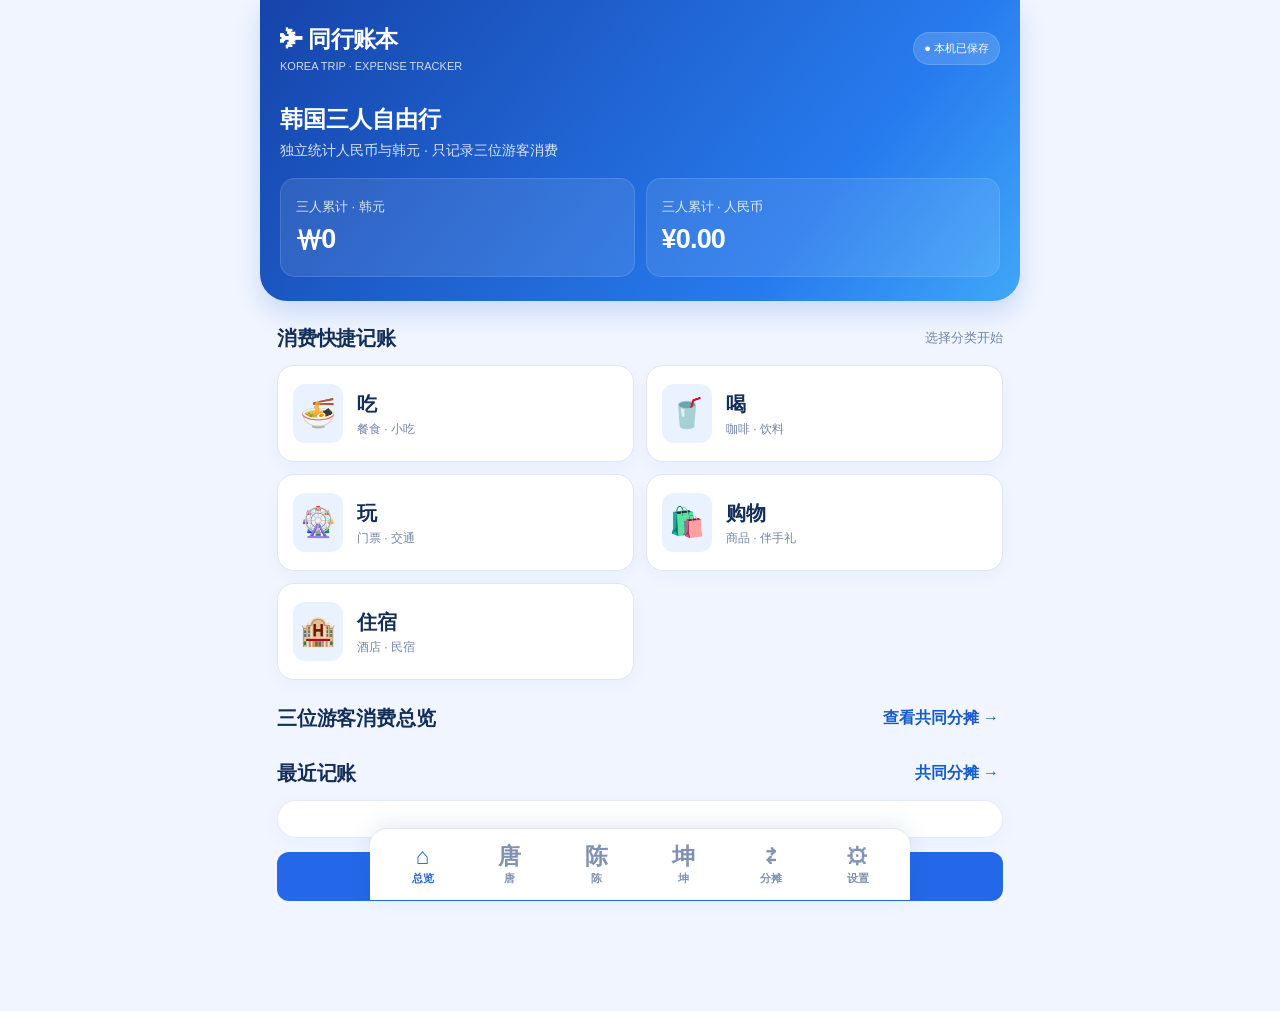
==== commit b3715593: "Redesign travel ledger into personal and shared expense pages" ====
--- a/travel-ledger/index.html
+++ b/travel-ledger/index.html
@@ -43,26 +43,63 @@
 .detail-amount .money-pair{align-items:flex-end}
 .fx-note{display:flex;align-items:center;justify-content:space-between;gap:6px;color:#7285a9;font-size:10px;margin:0 1px 12px;flex-wrap:wrap}
 .fx-preview{font-size:12px;color:#2467b8;font-weight:750;background:#eef5ff;border-radius:10px;padding:9px 11px;margin:8px 0}
+
+/* 大字版：个人账目与共同分摊分开显示 */
+body{font-size:16px;line-height:1.55}.app{max-width:760px;padding-left:17px;padding-right:17px}
+.top{margin-left:-17px;margin-right:-17px;padding-left:20px;padding-right:20px}
+.top h1{font-size:23px}.top p{font-size:14px}.hero-stat{padding:15px}.hero-stat small{font-size:13px}
+.hero-stat strong{font-size:clamp(20px,5vw,27px)}.section-title h2{font-size:20px}.section-title small{font-size:13px}
+.cats{gap:12px}.cat{min-height:88px;padding:18px 15px;gap:14px}.cat .em{font-size:29px}.cat strong{font-size:20px}.cat small{font-size:12px}
+.box{padding:18px}.trav-head b{font-size:19px}.hint,.muted{font-size:13px}
+.btn{font-size:16px;min-height:47px;padding:12px 17px}.btn.small{font-size:13px;min-height:40px;padding:9px 12px}
+.navinner{max-width:740px;grid-template-columns:repeat(6,minmax(0,1fr))}.nav button{font-size:11px;min-height:54px;padding:5px 0}.nav button span{font-size:23px;line-height:28px}
+.money-pair b{font-size:16px}.money-pair small{font-size:12px}.txn{padding:15px 1px;gap:12px}.txn .em{width:46px;height:46px;font-size:23px}
+.txn .middle b{font-size:16px}.txn .middle small{font-size:12px}.txn .right b{font-size:17px}.txn .right small{font-size:12px}
+.sheet{max-width:760px;padding:22px 20px calc(26px + env(safe-area-inset-bottom))}.sheet-head h2{font-size:23px}.field label{font-size:14px}
+.field input,.field select,.field textarea,.select{font-size:17px;padding:14px}
+.entry-mode{display:grid;grid-template-columns:1fr 1fr;gap:9px;margin:9px 0 15px}
+.entry-mode button{border:2px solid #d9e6fa;background:#fff;color:#45658f;border-radius:14px;padding:14px 8px;font-size:17px;font-weight:900;min-height:58px}
+.entry-mode button.on{background:#e8f2ff;border-color:#367de2;color:#1558bd}.person-select{font-size:18px!important;font-weight:800}
+.who-grid{display:grid;grid-template-columns:repeat(3,minmax(0,1fr));gap:8px;margin:8px 0}
+.who-chip{display:flex;align-items:center;justify-content:center;gap:7px;border:1px solid #dce7f8;background:#f7faff;border-radius:13px;padding:13px 5px;font-size:16px;font-weight:800}
+.who-chip input{width:20px;height:20px;accent-color:var(--b)}
+.person-page-head{display:flex;align-items:center;justify-content:space-between;gap:10px;margin:22px 0 12px}.person-page-head h2{font-size:22px;margin:0}
+.person-page-summary{display:grid;grid-template-columns:1fr 1fr;gap:10px;margin:12px 0}
+.person-page-summary .history-total{padding:16px 13px}.person-page-summary .history-total span{font-size:13px}
+.person-page-summary .history-total strong{font-size:clamp(19px,5vw,25px)}
+.large-list{background:#fff;border:1px solid #e0eafb;border-radius:17px;padding:5px 15px 8px;overflow:hidden}
+.large-list .detail-row{padding:16px 2px;gap:13px}.large-list .detail-emoji{width:45px;height:45px;font-size:23px}
+.large-list .detail-main b{font-size:16px}.large-list .detail-main small{font-size:12px;white-space:normal}.large-list .detail-amount{font-size:17px}
+.shared-person-cards{display:grid;grid-template-columns:repeat(3,minmax(0,1fr));gap:9px;margin:13px 0}
+.shared-person-card{background:#f1f6ff;border:1px solid #dce8fb;border-radius:14px;padding:13px 10px;min-width:0}
+.shared-person-card b{display:block;font-size:15px}.shared-person-card strong{display:block;font-size:16px;color:#1558bd;margin-top:5px;overflow-wrap:anywhere}
+.shared-person-card small{font-size:11px;color:#7388aa}.shared-row{padding:15px 1px;border-bottom:1px solid #edf2fc}.shared-row:last-child{border-bottom:0}
+.shared-row-top{display:flex;align-items:center;justify-content:space-between;gap:10px}
+.shared-row-title{font-size:16px;font-weight:850;min-width:0;overflow:hidden;text-overflow:ellipsis;white-space:nowrap}
+.shared-row-amount{font-size:17px;font-weight:900;color:#1759bd;white-space:nowrap}
+.shared-row-people{font-size:13px;color:#7185a8;margin:6px 0 0;line-height:1.6}
+@media(max-width:390px){.nav button{font-size:10px}.nav button span{font-size:21px}.shared-person-cards{gap:6px}.shared-person-card{padding:10px 7px}.shared-person-card strong{font-size:14px}.cat{padding:14px 10px}}
 </style></head><body>
 <div class="app">
 <header class="top"><div class="topline"><div><div class="brand">✈ 同行账本</div><small>KOREA TRIP · EXPENSE TRACKER</small></div><div class="status" id="sync-label">● 本机已保存</div></div><h1 id="trip-head">韩国三人自由行</h1><p>独立统计人民币与韩元 · 只记录三位游客消费</p><div class="hero-stats"><div class="hero-stat"><small>三人累计 · 韩元</small><strong id="total-krw">₩0</strong></div><div class="hero-stat"><small>三人累计 · 人民币</small><strong id="total-cny">¥0.00</strong></div></div></header>
 <div id="alert-slot"></div>
-<section id="pane-home" class="pane active"><div class="section-title"><h2>消费快捷记账</h2><small>选择分类开始</small></div><div class="cats"><button class="cat" data-cat="food"><span class="em">🍜</span><span><strong>吃</strong><small>餐食 · 小吃</small></span></button><button class="cat" data-cat="drink"><span class="em">🥤</span><span><strong>喝</strong><small>咖啡 · 饮料</small></span></button><button class="cat" data-cat="play"><span class="em">🎡</span><span><strong>玩</strong><small>门票 · 交通</small></span></button><button class="cat" data-cat="shopping"><span class="em">🛍️</span><span><strong>购物</strong><small>商品 · 伴手礼</small></span></button></div><div class="section-title"><h2>三位游客消费总览</h2><button class="link" data-view="settle">查看统计 →</button></div><div id="people-cards"></div><div class="section-title"><h2>最近记账</h2><button class="link" data-view="history">全部明细 →</button></div><div class="box" id="recent"></div><div class="row" style="margin-top:14px"><button class="btn primary full" data-action="expense">＋ 添加一笔消费</button></div></section>
-<section id="pane-history" class="pane">
-<div class="section-title"><h2>每个人花了什么</h2><button class="btn small" data-action="csv">导出明细</button></div>
-<div id="person-switch" class="person-switch" aria-label="选择游客"></div>
-<div id="history-totals" class="history-totals"></div><div id="fx-status" class="fx-note"></div>
-<div class="history-filters"><span id="history-count" class="history-count">消费明细</span>
-<select id="hist-cat" class="select history-select" aria-label="按消费分类筛选">
-<option value="all">全部分类</option><option value="food">🍜 吃</option><option value="drink">🥤 喝</option><option value="play">🎡 玩</option><option value="shopping">🛍️ 购物</option>
-</select></div>
-<div id="hist-entries" class="history-list"></div>
-<p class="fineprint" style="text-align:center;margin:12px 0">点击消费明细可查看和修改原始记录。共同消费显示每人分摊金额。</p>
+<section id="pane-home" class="pane active"><div class="section-title"><h2>消费快捷记账</h2><small>选择分类开始</small></div><div class="cats"><button class="cat" data-cat="food"><span class="em">🍜</span><span><strong>吃</strong><small>餐食 · 小吃</small></span></button><button class="cat" data-cat="drink"><span class="em">🥤</span><span><strong>喝</strong><small>咖啡 · 饮料</small></span></button><button class="cat" data-cat="play"><span class="em">🎡</span><span><strong>玩</strong><small>门票 · 交通</small></span></button><button class="cat" data-cat="shopping"><span class="em">🛍️</span><span><strong>购物</strong><small>商品 · 伴手礼</small></span></button><button class="cat" data-cat="stay"><span class="em">🏨</span><span><strong>住宿</strong><small>酒店 · 民宿</small></span></button></div><div class="section-title"><h2>三位游客消费总览</h2><button class="link" data-view="shared">查看共同分摊 →</button></div><div id="people-cards"></div><div class="section-title"><h2>最近记账</h2><button class="link" data-view="shared">共同分摊 →</button></div><div class="box" id="recent"></div><div class="row" style="margin-top:14px"><button class="btn primary full" data-action="expense">＋ 添加一笔消费</button></div></section>
+
+<section id="pane-person-t1" class="pane"><div class="person-page-head"><h2>唐 · 个人消费</h2><button class="btn primary" data-person="t1">＋ 记一笔</button></div><div class="subtle">这里只显示唐自己承担的消费；多人一起花的钱统一放在「共同分摊」页，不会重复混在这里。</div><div id="person-t1-summary" class="person-page-summary"></div><div id="person-t1-entries" class="large-list"></div></section>
+<section id="pane-person-t2" class="pane"><div class="person-page-head"><h2>陈 · 个人消费</h2><button class="btn primary" data-person="t2">＋ 记一笔</button></div><div class="subtle">这里只显示陈自己承担的消费；多人一起花的钱统一放在「共同分摊」页，不会重复混在这里。</div><div id="person-t2-summary" class="person-page-summary"></div><div id="person-t2-entries" class="large-list"></div></section>
+<section id="pane-person-t3" class="pane"><div class="person-page-head"><h2>坤 · 个人消费</h2><button class="btn primary" data-person="t3">＋ 记一笔</button></div><div class="subtle">这里只显示坤自己承担的消费；多人一起花的钱统一放在「共同分摊」页，不会重复混在这里。</div><div id="person-t3-summary" class="person-page-summary"></div><div id="person-t3-entries" class="large-list"></div></section>
+
+<section id="pane-shared" class="pane">
+ <div class="person-page-head"><h2>共同分摊</h2><button class="btn primary" data-action="shared-expense">＋ 记共同消费</button></div>
+ <div class="subtle">两个人或三个人一起承担的费用放在这里。可以平均分，也可以分别填写每个人实际承担的金额。住宿也可以在这里分摊。</div>
+ <div class="person-page-summary" id="shared-summary"></div><div class="section-title"><h2>每个人分摊了多少</h2></div>
+ <div class="shared-person-cards" id="shared-person-totals"></div><div id="fx-status" class="fx-note"></div>
+ <div class="section-title"><h2>共同消费明细</h2><small id="shared-count"></small></div><div id="shared-entries" class="large-list"></div>
+ <div class="fineprint" style="margin:12px 2px">点开任意一笔可以修改分摊人员、分摊方式或金额。</div>
 </section>
-<section id="pane-settle" class="pane"><div class="section-title"><h2>消费统计</h2><button class="btn small" data-action="copy">复制消费汇总</button></div><div class="box" id="settle-cards"></div><div class="subtle">人民币和韩元分别统计，不换算、不混合加总。共同消费可以按人均分摊或指定每个人的金额。</div></section>
-<section id="pane-settings" class="pane"><div class="section-title"><h2>旅程与游客设置</h2></div><div class="box"><form id="settings-form"><div class="field"><label>本次旅程</label><input id="set-trip" required maxlength="70"></div><div id="set-person-list"></div><div class="subtle">人民币与韩元分别记账、分别统计，不设置汇率，也不会自动换算。</div><button class="btn primary full" type="submit">保存设置</button></form></div><div class="section-title"><h2>云端自动备份</h2></div><div class="box"><div class="data-status" id="cloud-state">● 本机已保存，尚未绑定云端</div><p class="fineprint" id="last-sync">尚未验证云端同步成功</p><div id="cloud-account"></div><div style="margin-top:10px"><button class="btn small" data-action="versions">🕘 查看历史云端备份</button><div id="versions-area"></div></div><p class="fineprint">登录成功后保存的记录会自动同步。离线时先保存在本机，联网后上传。换手机后使用同一邮箱和密码登录，可恢复云端账本。请定期额外导出备份。</p></div><div class="section-title"><h2>长期使用与备份保护</h2></div><div class="box"><b>保存建议</b><p class="muted">软件可长期记账，但云端免费项目可能因活动不足暂停。建议每周下载一次 JSON 账本，保存在手机“文件”或个人网盘。不要只依赖浏览器缓存。</p><div class="data-status" id="backup-status">尚未导出完整备份</div><div class="actions" style="margin-top:12px"><button class="btn primary small" data-action="export">⬇ 下载完整备份</button><button class="btn small" data-action="restorelocal">↶ 恢复本机历史备份</button></div><p class="fineprint">本机自动保留近期历史副本（最多 3 份），但清除浏览器数据、换手机时本机副本也可能消失。云端历史版本仍可在上方查看。</p></div><div class="section-title"><h2>导出、导入与保护</h2></div><div class="box"><div class="actions"><button class="btn small" data-action="export">⬇ 完整备份 JSON</button><button class="btn small" data-action="import">⬆ 导入备份</button><button class="btn small" data-action="csv">导出 CSV</button></div><div class="line"></div><button class="btn danger small" data-action="reset">清空所有记账记录</button><p class="fineprint">清空或删除的操作在联网后也会同步到云端。请先导出备份再操作。</p><input type="file" class="fileinput" id="importfile" accept=".json,application/json"></div></section>
+<section id="pane-settings" class="pane"><div class="section-title"><h2>旅程与游客设置</h2></div><div class="box"><form id="settings-form"><div class="field"><label>本次旅程</label><input id="set-trip" required maxlength="70"></div><div id="set-person-list"></div><div class="subtle">韩元保留原金额并显示人民币估算；人民币按原币单独记录，不会重复换算。</div><button class="btn primary full" type="submit">保存设置</button></form></div><div class="section-title"><h2>云端自动备份</h2></div><div class="box"><div class="data-status" id="cloud-state">● 本机已保存，尚未绑定云端</div><p class="fineprint" id="last-sync">尚未验证云端同步成功</p><div id="cloud-account"></div><div style="margin-top:10px"><button class="btn small" data-action="versions">🕘 查看历史云端备份</button><div id="versions-area"></div></div><p class="fineprint">登录成功后保存的记录会自动同步。离线时先保存在本机，联网后上传。换手机后使用同一邮箱和密码登录，可恢复云端账本。请定期额外导出备份。</p></div><div class="section-title"><h2>长期使用与备份保护</h2></div><div class="box"><b>保存建议</b><p class="muted">软件可长期记账，但云端免费项目可能因活动不足暂停。建议每周下载一次 JSON 账本，保存在手机“文件”或个人网盘。不要只依赖浏览器缓存。</p><div class="data-status" id="backup-status">尚未导出完整备份</div><div class="actions" style="margin-top:12px"><button class="btn primary small" data-action="export">⬇ 下载完整备份</button><button class="btn small" data-action="restorelocal">↶ 恢复本机历史备份</button></div><p class="fineprint">本机自动保留近期历史副本（最多 3 份），但清除浏览器数据、换手机时本机副本也可能消失。云端历史版本仍可在上方查看。</p></div><div class="section-title"><h2>导出、导入与保护</h2></div><div class="box"><div class="actions"><button class="btn small" data-action="export">⬇ 完整备份 JSON</button><button class="btn small" data-action="import">⬆ 导入备份</button><button class="btn small" data-action="csv">导出 CSV</button></div><div class="line"></div><button class="btn danger small" data-action="reset">清空所有记账记录</button><p class="fineprint">清空或删除的操作在联网后也会同步到云端。请先导出备份再操作。</p><input type="file" class="fileinput" id="importfile" accept=".json,application/json"></div></section>
 </div>
-<nav class="nav"><div class="navinner"><button class="on" data-view="home"><span>⌂</span>总览</button><button data-view="history"><span>☷</span>明细</button><button data-view="settle"><span>▥</span>统计</button><button data-view="settings"><span>⚙</span>设置</button></div></nav>
+<nav class="nav"><div class="navinner"><button class="on" data-view="home"><span>⌂</span>总览</button><button data-view="person-t1"><span>唐</span>唐</button><button data-view="person-t2"><span>陈</span>陈</button><button data-view="person-t3"><span>坤</span>坤</button><button data-view="shared"><span>⇄</span>分摊</button><button data-view="settings"><span>⚙</span>设置</button></div></nav>
 <div class="modal-back" id="modal"><div class="sheet"><div class="sheet-head"><h2 id="modal-title">新增账目</h2><button class="close" data-action="close">×</button></div><form id="record-form"><div id="modal-fields"></div><div class="sheet-footer"><button class="btn danger" type="button" id="delete-btn" data-action="delete" style="display:none">删除</button><button type="submit" class="btn primary grow">保存记账</button></div></form></div></div>
 <div class="toast" id="toast"></div>
 <script>
@@ -70,7 +107,7 @@
 'use strict';
 var BASE='https://ktfkuwzqokfdsrccmdox.supabase.co', APIKEY='sb_publishable_bCa624-auy8rujrt-9bBeA_ys4GuCgX';
 var K='travel_guide_mobile_blue_v1',OPSK=K+'_queue',AUTHK=K+'_auth',BOUND=K+'_bound',BACKUPK=K+'_local_history',EXPORTK=K+'_last_export',SYNCK=K+'_last_cloud_sync',FXK=K+'_krw_cny_rate';
-var CATS={food:['吃','🍜'],drink:['喝','🥤'],play:['玩','🎡'],shopping:['购物','🛍️']};
+var CATS={food:['吃','🍜'],drink:['喝','🥤'],play:['玩','🎡'],shopping:['购物','🛍️'],stay:['住宿','🏨']};
 var $=function(id){return document.getElementById(id)};
 var escapeHtml=function(s){return String(s==null?'':s).replace(/[&<>"']/g,function(c){return {'&':'&amp;','<':'&lt;','>':'&gt;','"':'&quot;',"'":'&#39;'}[c]})};
 var kr=function(x){return '₩'+Math.round(Number(x)||0).toLocaleString('ko-KR')};
@@ -168,9 +205,11 @@
  var out=apport(amount,w)||{t1:0,t2:0,t3:0};
  return {t1:out.t1/s,t2:out.t2/s,t3:out.t3/s}
 }
+function participantIds(t){var sh=nativeShares(t),c=currencyOf(t);return Object.keys(sh).filter(function(id){return units(c,sh[id])>0})}
+function entryModeOf(t){return t.entryMode||(participantIds(t).length>1?'shared':'personal')}
 function acc(){
  var ps={t1:{total:emptyMoney(),count:0,cats:{}},t2:{total:emptyMoney(),count:0,cats:{}},t3:{total:emptyMoney(),count:0,cats:{}}};
- var total=emptyMoney(),today=emptyMoney(),categories={food:emptyMoney(),drink:emptyMoney(),play:emptyMoney(),shopping:emptyMoney()},count=0;
+ var total=emptyMoney(),today=emptyMoney(),categories=Object.keys(CATS).reduce(function(o,k){o[k]=emptyMoney();return o},{}),count=0;
  S.transactions.forEach(function(t){
    if(t.type!=='expense')return;
    var c=currencyOf(t),value=units(c,t.originalAmount);
@@ -197,12 +236,12 @@
  return '<div class="txn" data-edit="'+escapeHtml(t.id)+'"><span class="em">'+cat[1]+'</span><span class="middle"><b>'+escapeHtml(t.title)+'</b><small>'+escapeHtml(t.date)+' · '+escapeHtml(names||'暂无归属')+'</small></span><span class="right">'+moneyHtml(c,units(c,t.originalAmount))+'<small>'+cat[0]+'</small></span></div>'
 }
 function peopleCard(p){
- var breakdown=Object.keys(CATS).map(function(k){return '<div class="summary-line" style="padding:7px 0"><span>'+CATS[k][1]+' '+CATS[k][0]+'</span><span style="font-size:12px;font-weight:700">'+dual(p.cats[k]||emptyMoney())+'</span></div>'}).join('');
- return '<div class="box"><div class="trav-head"><div class="avatar">'+escapeHtml(p.name.slice(0,1))+'</div><div class="grow"><b>'+escapeHtml(p.name)+'</b><div class="hint">参与 '+p.count+' 笔消费</div></div><button class="btn small" data-person="'+escapeHtml(p.id)+'">＋记账</button></div>'+
- '<div class="balance" style="display:block;margin-top:12px"><div style="font-size:11px;opacity:.8">韩元累计消费</div><div>'+moneyHtml('KRW',p.total.KRW)+'</div><div style="height:8px"></div><div style="font-size:11px;opacity:.8">人民币实际消费</div><div>'+moneyHtml('CNY',p.total.CNY)+'</div></div>'+
- '<div style="margin-top:9px">'+breakdown+'</div><button class="btn small full" data-open-detail="'+escapeHtml(p.id)+'" style="margin-top:10px">查看'+escapeHtml(p.name)+'的消费明细 →</button></div>'
-}
-function renderDetailRow(t,who){
+ var breakdown=Object.keys(CATS).map(function(k){return '<div class="summary-line" style="padding:8px 0"><span>'+CATS[k][1]+' '+CATS[k][0]+'</span><span style="font-size:13px;font-weight:750">'+dual(p.cats[k]||emptyMoney())+'</span></div>'}).join('');
+ return '<div class="box"><div class="trav-head"><div class="avatar">'+escapeHtml(p.name.slice(0,1))+'</div><div class="grow"><b>'+escapeHtml(p.name)+'</b><div class="hint">本人承担合计（个人消费 + 共同分摊）</div></div><button class="btn small" data-person="'+escapeHtml(p.id)+'">＋记账</button></div>'+
+ '<div class="balance" style="display:block;margin-top:13px"><div style="font-size:13px;opacity:.85">韩元承担 · 折合人民币</div><div>'+moneyHtml('KRW',p.total.KRW)+'</div><div style="height:9px"></div><div style="font-size:13px;opacity:.85">人民币实际消费</div><div>'+moneyHtml('CNY',p.total.CNY)+'</div></div>'+
+ '<div style="margin-top:10px">'+breakdown+'</div><button class="btn full" data-open-person="'+escapeHtml(p.id)+'" style="margin-top:12px">查看'+escapeHtml(p.name)+'个人消费明细 →</button></div>'
+}
+function renderDetailRow(t,who){function renderDetailRow(t,who){
  var c=currencyOf(t),category=CATS[t.category]||CATS.play,sh=nativeShares(t);
  var ownerAmount=who==='all'?units(c,t.originalAmount):units(c,sh[who]||0);
  var participants=Object.keys(sh).filter(function(k){return units(c,sh[k])>0});
@@ -231,16 +270,40 @@
   return head+renderDetailRow(t,selected)
  }).join('')||'<div class="detail-empty">🧾 '+escapeHtml(name)+'暂无这类消费记录</div>';
 }
+function renderPersonalRow(t,id){
+ var c=currencyOf(t),cat=CATS[t.category]||CATS.play,sh=nativeShares(t),amount=units(c,sh[id]||0);
+ var note=cat[0]+' · '+(t.note||'个人消费');
+ return '<div class="detail-row" data-edit="'+escapeHtml(t.id)+'"><span class="detail-emoji">'+cat[1]+'</span><span class="detail-main"><b>'+escapeHtml(t.title)+'</b><small>'+escapeHtml(t.date)+' · '+escapeHtml(note)+'</small></span><span class="detail-amount">'+moneyHtml(c,amount)+'</span></div>'
+}
+function renderPersonPages(){
+ S.travelers.forEach(function(p){
+  var records=sorted().filter(function(t){return entryModeOf(t)==='personal'&&units(currencyOf(t),nativeShares(t)[p.id]||0)>0});
+  var sums=emptyMoney();records.forEach(function(t){var c=currencyOf(t);sums[c]+=units(c,nativeShares(t)[p.id]||0)});
+  $('person-'+p.id+'-summary').innerHTML='<div class="history-total"><span>韩元个人消费 · 折合人民币</span><strong>'+moneyHtml('KRW',sums.KRW)+'</strong></div><div class="history-total"><span>人民币个人消费</span><strong>'+moneyHtml('CNY',sums.CNY)+'</strong></div>';
+  $('person-'+p.id+'-entries').innerHTML=records.map(function(t){return renderPersonalRow(t,p.id)}).join('')||'<div class="detail-empty">还没有'+escapeHtml(p.name)+'的个人消费记录</div>';
+ });
+}
+function renderSharedRow(t){
+ var c=currencyOf(t),cat=CATS[t.category]||CATS.play,sh=nativeShares(t);
+ var names=participantIds(t).map(function(id){return personName(id)+' '+cash(c,units(c,sh[id]))}).join('　·　');
+ return '<div class="shared-row" data-edit="'+escapeHtml(t.id)+'"><div class="shared-row-top"><span class="shared-row-title">'+cat[1]+' '+escapeHtml(t.title)+'</span><span class="shared-row-amount">'+moneyHtml(c,units(c,t.originalAmount))+'</span></div><div class="shared-row-people">'+escapeHtml(t.date)+'　|　'+escapeHtml(names)+'</div></div>'
+}
+function renderSharedPage(){
+ var records=sorted().filter(function(t){return entryModeOf(t)==='shared'});
+ var sums=emptyMoney(),personSums={t1:emptyMoney(),t2:emptyMoney(),t3:emptyMoney()};
+ records.forEach(function(t){var c=currencyOf(t);sums[c]+=units(c,t.originalAmount);var sh=nativeShares(t);Object.keys(personSums).forEach(function(id){personSums[id][c]+=units(c,sh[id]||0)})});
+ $('shared-summary').innerHTML='<div class="history-total"><span>共同韩元总额 · 折合人民币</span><strong>'+moneyHtml('KRW',sums.KRW)+'</strong></div><div class="history-total"><span>共同人民币总额</span><strong>'+moneyHtml('CNY',sums.CNY)+'</strong></div>';
+ $('shared-person-totals').innerHTML=S.travelers.map(function(p){return '<div class="shared-person-card"><b>'+escapeHtml(p.name)+'承担</b><strong>'+cash('KRW',personSums[p.id].KRW)+'</strong><small>约 '+cnyText(krwToCny(personSums[p.id].KRW))+'</small><div style="height:4px"></div><strong>'+cash('CNY',personSums[p.id].CNY)+'</strong></div>'}).join('');
+ $('shared-count').textContent=records.length+' 笔';
+ $('shared-entries').innerHTML=records.map(renderSharedRow).join('')||'<div class="detail-empty">目前还没有共同分摊的消费</div>';
+ updateFxStatus();
+}
 function draw(){
  var a=acc();$('trip-head').textContent=S.tripName;
- $('total-krw').innerHTML=moneyHtml('KRW',a.total.KRW);
- $('total-cny').textContent=cash('CNY',a.total.CNY);
+ $('total-krw').innerHTML=moneyHtml('KRW',a.total.KRW);$('total-cny').textContent=cash('CNY',a.total.CNY);
  $('people-cards').innerHTML=S.travelers.map(function(p){return peopleCard(Object.assign({name:p.name,id:p.id},a.ps[p.id]))}).join('');
- $('recent').innerHTML=sorted().slice(0,6).map(itemHtml).join('')||'<div class="empty">🧾 还没有消费记录，选择上面的「吃喝玩购物」开始。</div>';
- renderHistory();
- var allCats=Object.keys(CATS).map(function(k){return '<div class="summary-line"><span>'+CATS[k][1]+' '+CATS[k][0]+'</span><b>'+dual(a.cats[k])+'</b></div>'}).join('');
- var perPerson=S.travelers.map(function(p){var z=a.ps[p.id];return '<div class="box" style="margin-bottom:10px"><b>'+escapeHtml(p.name)+'</b><div class="row" style="justify-content:space-between"><b>'+cash('KRW',z.total.KRW)+'</b><b style="color:#2467e8">'+cash('CNY',z.total.CNY)+'</b></div><div class="hint">参与 '+z.count+' 笔消费</div>'+Object.keys(CATS).map(function(k){return '<div class="summary-line"><span>'+CATS[k][1]+' '+CATS[k][0]+'</span><b>'+dual(z.cats[k]||emptyMoney())+'</b></div>'}).join('')+'</div>'}).join('');
- $('settle-cards').innerHTML='<div class="row" style="justify-content:space-between"><b>韩元合计</b><b style="color:#2467e8">'+cash('KRW',a.total.KRW)+'</b></div><div class="row" style="justify-content:space-between;margin-top:8px"><b>人民币合计</b><b style="color:#2467e8">'+cash('CNY',a.total.CNY)+'</b></div><div class="hint">共 '+a.count+' 笔消费记录 · 两种币种独立计算</div>'+allCats+'<div class="section-title"><h2>每人消费</h2></div>'+perPerson
+ $('recent').innerHTML=sorted().slice(0,6).map(itemHtml).join('')||'<div class="empty">🧾 还没有消费记录，选择上面的分类开始。</div>';
+ renderPersonPages();renderSharedPage();
 }
 function label(){var msg;if(!session){msg='● 本机已保存 · 云端未登录';cloudLabel='数据仅在本机'}else if(!navigator.onLine){msg='● 离线 · '+OPS.length+' 笔修改待上传';cloudLabel='离线待同步（'+OPS.length+'）'}else if(syncing){msg='◌ 正在同步云端';cloudLabel='正在同步'}else if(OPS.length){msg='● 本机已保存 · '+OPS.length+' 项待同步';cloudLabel='待同步 '+OPS.length+' 项'}else if(connected){msg='✓ 已同步云端';cloudLabel='✓ 本机和云端已同步'}else{msg='● 云端未连接';cloudLabel='尚未完成云端连接'}
 $('sync-label').textContent=msg;$('cloud-state').textContent=cloudLabel;var lastSync=Number(localStorage.getItem(SYNCK)||0);$('last-sync').textContent=lastSync?'最近云端同步：'+new Date(lastSync).toLocaleString('zh-CN'):'尚未验证云端同步成功';$('backup-status').textContent=localBackupText();
@@ -258,42 +321,59 @@
 }
 function show(v){view=v;document.querySelectorAll('.pane').forEach(function(p){p.classList.toggle('active',p.id==='pane-'+v)});document.querySelectorAll('[data-view]').forEach(function(b){b.classList.toggle('on',b.getAttribute('data-view')===v)});draw();if(v==='settings')drawSettings();window.scrollTo(0,0)}
 function closeModal(){$('modal').classList.remove('open');document.body.style.overflow=''}
-function openModal(kind,t,cat,selectedPerson){
- recordMode='expense';editId=t?t.id:null;
- $('modal-title').textContent=t?'编辑消费记录':'记一笔消费';
- var amount=t?t.originalAmount:'',day=t?t.date:date(),currency=t?t.currency:'KRW';
- var fields='<div class="field"><label>消费项目</label><input id="f-title" required maxlength="90" placeholder="例如：烤肉、咖啡、门票" value="'+escapeHtml(t?t.title:'')+'"></div>';
- fields+='<div class="row"><div class="field grow"><label>金额</label><input id="f-amount" type="number" min=".01" step="any" inputmode="decimal" required value="'+amount+'" placeholder="输入本笔总金额"></div><div class="field" style="width:115px"><label>币种</label><select id="f-currency"><option value="KRW"'+(currency==='KRW'?' selected':'')+'>₩ 韩元</option><option value="CNY"'+(currency==='CNY'?' selected':'')+'>¥ 人民币</option></select></div></div>';
+function openModal(kind,t,cat,selectedPerson,sharedMode){
+ recordMode='expense';editId=t?t.id:null;$('modal-title').textContent=t?'编辑消费记录':'记一笔消费';
+ var amount=t?t.originalAmount:'',day=t?t.date:date(),currency=t?t.currency:'KRW',restored=t?nativeShares(t):null;
+ var mode=t?entryModeOf(t):(sharedMode?'shared':'personal'),initialPerson=selectedPerson||(t&&mode==='personal'?participantIds(t)[0]:'t1');
+ var fields='<div class="field"><label>消费项目</label><input id="f-title" required maxlength="90" placeholder="例如：烤肉、咖啡、门票、酒店" value="'+escapeHtml(t?t.title:'')+'"></div>';
+ fields+='<div class="row"><div class="field grow"><label>金额</label><input id="f-amount" type="number" min=".01" step="any" inputmode="decimal" required value="'+amount+'" placeholder="输入这笔总金额"></div><div class="field" style="width:125px"><label>币种</label><select id="f-currency"><option value="KRW"'+(currency==='KRW'?' selected':'')+'>₩ 韩元</option><option value="CNY"'+(currency==='CNY'?' selected':'')+'>¥ 人民币</option></select></div></div>';
  fields+='<div class="field"><label>消费分类</label><select id="f-cat">'+Object.keys(CATS).map(function(k){return '<option value="'+k+'"'+(k===(t?t.category:cat||'food')?' selected':'')+'>'+CATS[k][1]+' '+CATS[k][0]+'</option>'}).join('')+'</select></div>';
- fields+='<div class="row" style="margin:10px 0 4px"><b class="grow">这笔消费算谁的？</b><select id="f-split" class="select" style="max-width:136px"><option value="equal"'+(!t||t.splitMode!=='custom'?' selected':'')+'>平均分摊</option><option value="custom"'+(t&&t.splitMode==='custom'?' selected':'')+'>指定金额</option></select></div>';
- var restored=t?nativeShares(t):null;
- fields+=S.travelers.map(function(p,i){var checked=t?units(currency,t.nativeShares?restored[p.id]:restored[p.id])>0:!!selectedPerson&&p.id===selectedPerson;var value=t&&t.splitMode==='custom'&&restored?restored[p.id]:'';return '<div class="splitrow"><label><input class="f-who" id="f-who-'+i+'" type="checkbox"'+(checked?' checked':'')+'> '+escapeHtml(p.name)+'</label><input class="f-share" id="f-share-'+i+'" type="number" min="0" step="any" inputmode="decimal" placeholder="本币金额" value="'+escapeHtml(value)+'" style="display:none"></div>'}).join('');
- fields+='<p class="fineprint">只选一个人就是个人消费；多选则共同分摊。人民币精确到分，韩元以整数计算。</p>';
+ fields+='<div class="field"><label>这笔钱属于哪种记账？</label><div class="entry-mode"><button type="button" id="f-mode-personal" data-entry-mode="personal" class="'+(mode==='personal'?'on':'')+'">个人消费</button><button type="button" id="f-mode-shared" data-entry-mode="shared" class="'+(mode==='shared'?'on':'')+'">共同分摊</button></div><input type="hidden" id="f-entry-mode" value="'+mode+'"></div>';
+ fields+='<div id="f-person-wrap" class="field" style="display:'+(mode==='personal'?'block':'none')+'"><label>这是谁自己的消费？</label><select id="f-person" class="person-select">'+S.travelers.map(function(p){return '<option value="'+p.id+'"'+(p.id===initialPerson?' selected':'')+'>'+escapeHtml(p.name)+'</option>'}).join('')+'</select></div>';
+ fields+='<div id="f-shared-wrap" style="display:'+(mode==='shared'?'block':'none')+'"><div class="field"><label>选择参与分摊的人（至少两人）</label><div class="who-grid">'+S.travelers.map(function(p){var checked=t?mode==='shared'&&units(currency,restored[p.id]||0)>0:mode==='shared';return '<label class="who-chip"><input class="f-who" id="f-who-'+p.id+'" type="checkbox"'+(checked?' checked':'')+'> '+escapeHtml(p.name)+'</label>'}).join('')+'</div></div>';
+ fields+='<div class="field"><label>怎么分？</label><select id="f-split" class="select"><option value="equal"'+(!t||t.splitMode!=='custom'?' selected':'')+'>平均分摊</option><option value="custom"'+(t&&t.splitMode==='custom'?' selected':'')+'>自己填写每个人的金额</option></select></div>';
+ fields+=S.travelers.map(function(p){var value=t&&t.splitMode==='custom'&&restored?restored[p.id]:'';return '<div class="splitrow"><label>'+escapeHtml(p.name)+'</label><input class="f-share" id="f-share-'+p.id+'" type="number" min="0" step="any" inputmode="decimal" placeholder="'+(currency==='CNY'?'人民币金额':'韩元金额')+'" value="'+escapeHtml(value)+'" style="display:none"></div>'}).join('');
+ fields+='<p class="fineprint">平均分摊会自动处理余数；自定义分摊时，参与者填写的金额加起来必须等于总金额。</p></div>';
  fields+='<div class="field"><label>消费日期</label><input id="f-date" type="date" required value="'+escapeHtml(day)+'"></div>';
- fields+='<div class="field"><label>备注（可选）</label><textarea id="f-note" maxlength="500" rows="2" placeholder="详细说明">'+escapeHtml(t?(t.note||''):'')+'</textarea></div>';
- fields+='<div id="fx-preview" class="fx-preview"></div><div class="subtle">韩元原金额保持不变，自动显示折合人民币；人民币消费仍按原币单独记录。</div>';
+ fields+='<div class="field"><label>备注（可选）</label><textarea id="f-note" maxlength="500" rows="2" placeholder="酒店名称、房间或其他说明">'+escapeHtml(t?(t.note||''):'')+'</textarea></div>';
+ fields+='<div id="fx-preview" class="fx-preview"></div><div class="subtle">韩元原金额不变，自动显示人民币估算；人民币消费仍按原币记录。</div>';
  $('modal-fields').innerHTML=fields;$('delete-btn').style.display=t?'inline-block':'none';$('modal').classList.add('open');document.body.style.overflow='hidden';toggleShares();updateFxPreview()
 }
-function toggleShares(){var s=$('f-split');if(!s)return;var custom=s.value==='custom';document.querySelectorAll('.f-share').forEach(function(n,i){n.style.display=custom&&$('f-who-'+i).checked?'block':'none'})}
-function apport(total,weights){var sum=weights.reduce(function(a,b){return a+b},0);if(!(sum>0))return null;var parts=weights.map(function(w,i){return {i:i,raw:total*w/sum}});parts.forEach(function(p){p.n=Math.floor(p.raw)});var rest=total-parts.reduce(function(s,p){return s+p.n},0);parts.sort(function(a,b){return (b.raw-b.n)-(a.raw-a.n)});for(var j=0;j<rest;j++)parts[j%parts.length].n++;var out=[0,0,0];parts.forEach(function(p){out[p.i]=p.n});return {t1:out[0],t2:out[1],t3:out[2]}}
+function setEntryMode(mode){
+ $('f-entry-mode').value=mode;$('f-mode-personal').classList.toggle('on',mode==='personal');$('f-mode-shared').classList.toggle('on',mode==='shared');
+ $('f-person-wrap').style.display=mode==='personal'?'block':'none';$('f-shared-wrap').style.display=mode==='shared'?'block':'none';toggleShares()
+}
+function toggleShares(){
+ var s=$('f-split');if(!s)return;var custom=s.value==='custom'&&$('f-entry-mode').value==='shared';
+ S.travelers.forEach(function(p){var n=$('f-share-'+p.id),check=$('f-who-'+p.id);if(n)n.style.display=custom&&check&&check.checked?'block':'none'});
+}
+function apport(total,weights){
+ var sum=weights.reduce(function(a,b){return a+b},0);if(!(sum>0))return null;
+ var parts=weights.map(function(w,i){return {i:i,raw:total*w/sum}});parts.forEach(function(p){p.n=Math.floor(p.raw)});
+ var rest=total-parts.reduce(function(s,p){return s+p.n},0);parts.sort(function(a,b){return (b.raw-b.n)-(a.raw-a.n)});
+ for(var j=0;j<rest;j++)parts[j%parts.length].n++;
+ var out=[0,0,0];parts.forEach(function(p){out[p.i]=p.n});return {t1:out[0],t2:out[1],t3:out[2]}
+}
 function saveRecord(e){
- e.preventDefault();var c=$('f-currency').value,amt=Number($('f-amount').value),small=units(c,amt);
+ e.preventDefault();var c=$('f-currency').value,amt=Number($('f-amount').value),small=units(c,amt),mode=$('f-entry-mode').value;
  if(!(amt>0)||!precise(amt,c)||!(small>0)){inform(c==='CNY'?'人民币请填写最多两位小数的金额':'韩元必须输入整数金额');return}
- var custom=$('f-split').value==='custom',weights=[0,0,0],sum=0;
- for(var i=0;i<3;i++){
-   if(!$('f-who-'+i).checked)continue;
-   if(custom){
-     var n=Number($('f-share-'+i).value);
-     if($('f-share-'+i).value.trim()===''||!precise(n,c)){inform('每个人的金额必须是有效的本币金额');return}
-     weights[i]=units(c,n);sum+=weights[i]
-   }else weights[i]=1
+ var assigned={t1:0,t2:0,t3:0},custom=false;
+ if(mode==='personal'){
+  var owner=$('f-person').value;if(!assigned.hasOwnProperty(owner)){inform('请选择消费人');return}assigned[owner]=small;
+ }else{
+  var weights=[0,0,0],sum=0,selected=0;custom=$('f-split').value==='custom';
+  for(var i=0;i<S.travelers.length;i++){
+   var p=S.travelers[i],check=$('f-who-'+p.id);if(!check||!check.checked)continue;selected++;
+   if(custom){var input=$('f-share-'+p.id),n=Number(input.value);if(input.value.trim()===''||!precise(n,c)||n<0){inform('请填写每个人有效的分摊金额');return}var value=units(c,n);assigned[p.id]=value;sum+=value;weights[i]=value}
+   else weights[i]=1;
+  }
+  if(selected<2){inform('共同分摊至少选择两个人');return}
+  if(custom){if(sum!==small){inform('每个人填写的分摊金额相加，必须等于总金额');return}}
+  else assigned=apport(small,weights);
  }
- if(custom&&sum!==small){inform('分摊金额之和必须等于总金额（同一种货币）');return}
- var assigned=custom?{t1:weights[0],t2:weights[1],t3:weights[2]}:apport(small,weights);
- if(!assigned){inform('请选择至少一名游客');return}
  var nativeShares={t1:assigned.t1/scale(c),t2:assigned.t2/scale(c),t3:assigned.t3/scale(c)};
  var old=editId?S.transactions.find(function(x){return x.id===editId}):null;
- var t={id:editId||uid(),type:'expense',date:$('f-date').value,title:$('f-title').value.trim(),note:$('f-note').value.trim(),category:$('f-cat').value,originalAmount:amt,currency:c,amountKRW:c==='KRW'?amt:0,shares:c==='KRW'?{t1:assigned.t1,t2:assigned.t2,t3:assigned.t3}:{t1:0,t2:0,t3:0},nativeShares:nativeShares,splitMode:custom?'custom':'equal',splitOriginal:custom?nativeShares:null,createdAt:old?old.createdAt||Date.now():Date.now()};
+ var t={id:editId||uid(),type:'expense',date:$('f-date').value,title:$('f-title').value.trim(),note:$('f-note').value.trim(),category:$('f-cat').value,originalAmount:amt,currency:c,amountKRW:c==='KRW'?amt:0,shares:c==='KRW'?{t1:assigned.t1,t2:assigned.t2,t3:assigned.t3}:{t1:0,t2:0,t3:0},nativeShares:nativeShares,entryMode:mode,splitMode:custom?'custom':'equal',splitOriginal:custom?nativeShares:null,createdAt:old?old.createdAt||Date.now():Date.now()};
  if(!t.title||!t.date){inform('请填写消费项目和日期');return}
  S.transactions=S.transactions.filter(function(x){return x.id!==t.id});S.transactions.push(t);save();closeModal();inform('✓ 已保存'+(session?'，待云端同步':''))
 }
@@ -326,16 +406,16 @@
 async function login(e){e.preventDefault();var email=$('auth-email').value.trim(),password=$('auth-pass').value,action=e.submitter&&e.submitter.value||'login';if(!email||password.length<6){inform('请输入有效邮箱和至少 6 位密码');return}try{var d=await authRequest(action==='signup'?'signup':'token?grant_type=password',{email:email,password:password});if(!d.access_token){inform('已提交注册，请先去邮箱点击确认链接，再回到这里登录');return}setSession(d);inform('登录成功，开始同步');sync()}catch(err){inform(String(err.message||err))}}
 async function versions(){if(!session){inform('请先登录云端账号');return}var area=$('versions-area');area.innerHTML='<p class="fineprint">正在读取历史备份…</p>';try{var rows=await rest('GET','guide_trip_ledger_history?select=revision,archived_at&user_id=eq.'+encodeURIComponent(session.user.id)+'&order=revision.desc&limit=25');if(!rows||!rows.length){area.innerHTML='<p class="fineprint">暂时没有历史备份；每次成功同步修改后，上一版本会自动归档。</p>';return}area.innerHTML=rows.map(function(r){return '<div class="summary-line"><div><b>云端第 '+r.revision+' 版</b><div class="hint">'+escapeHtml(new Date(r.archived_at).toLocaleString('zh-CN'))+'</div></div><button class="btn small" data-restore-rev="'+r.revision+'">恢复此版</button></div>'}).join('')}catch(e){area.textContent='读取失败：'+String(e.message||e).slice(0,90)}}
 async function restoreVersion(rev){if(!session)return;if(!confirm('恢复历史版会用旧账目替换当前记录，并同步到云端。建议先导出当前 JSON 备份。确认恢复第 '+rev+' 版吗？'))return;try{var rows=await rest('GET','guide_trip_ledger_history?select=snapshot&user_id=eq.'+encodeURIComponent(session.user.id)+'&revision=eq.'+encodeURIComponent(rev));if(!rows||!rows[0]||!okay(rows[0].snapshot))throw Error('找不到可用的历史备份');localCheckpoint(true);S=rows[0].snapshot;save();show('home');inform('已恢复历史第 '+rev+' 版，正在同步云端')}catch(e){inform('恢复失败：'+String(e.message||e).slice(0,75))}}
-function handle(action){if(action==='expense')openModal('expense',null,'food');if(action==='close')closeModal();if(action==='delete'){if(!editId||!confirm('删除这笔记录？删除后还会同步到云端。'))return;localCheckpoint(true);S.transactions=S.transactions.filter(function(t){return t.id!==editId});save();closeModal();inform('记录已删除')}
+function handle(action){if(action==='expense')openModal('expense',null,'food');if(action==='shared-expense')openModal('expense',null,'food',null,true);if(action==='close')closeModal();if(action==='delete'){if(!editId||!confirm('删除这笔记录？删除后还会同步到云端。'))return;localCheckpoint(true);S.transactions=S.transactions.filter(function(t){return t.id!==editId});save();closeModal();inform('记录已删除')}
 if(action==='copy'){var txt=settleText();if(navigator.clipboard&&navigator.clipboard.writeText)navigator.clipboard.writeText(txt).then(function(){inform('已复制消费汇总')}).catch(function(){inform('复制失败，请截图保存')});else inform('请使用截图或导出备份')}
 if(action==='export')exportBackup();if(action==='restorelocal')restoreLocal();if(action==='csv')csv();if(action==='import')$('importfile').click();
 if(action==='sync'){sync();inform('正在检查云端账目')}if(action==='versions'){versions()}if(action==='refreshfx'){refreshFx(true);inform('正在刷新韩元兑人民币参考汇率')}
 if(action==='logout'){if(!confirm('退出云端账号？本机已保存记录不会删除。'))return;session=null;connected=false;localStorage.removeItem(AUTHK);localStorage.removeItem(BOUND);label();inform('已退出云端账号')}
 if(action==='reset'){if(!confirm('确认清空所有消费记录？建议先导出备份。'))return;if(!confirm('清空操作也会同步到云端，是否确认？'))return;localCheckpoint(true);S.transactions=[];save();inform('已清空记账')}}
-document.addEventListener('click',function(e){var restore=e.target.closest('[data-restore-rev]');if(restore){restoreVersion(restore.getAttribute('data-restore-rev'));return}var personDetail=e.target.closest('[data-open-detail]');if(personDetail){historyPerson=personDetail.getAttribute('data-open-detail');show('history');return}var personChoice=e.target.closest('[data-history-person]');if(personChoice){historyPerson=personChoice.getAttribute('data-history-person');renderHistory();return}var person=e.target.closest('[data-person]');if(person){openModal('expense',null,'food',person.getAttribute('data-person'));return}var b=e.target.closest('[data-view]');if(b){show(b.getAttribute('data-view'));return}b=e.target.closest('[data-cat]');if(b){openModal('expense',null,b.getAttribute('data-cat'));return}b=e.target.closest('[data-edit]');if(b){var t=S.transactions.find(function(x){return x.id===b.getAttribute('data-edit')});if(t&&t.type==='expense')openModal('expense',t);return}b=e.target.closest('[data-action]');if(b){handle(b.getAttribute('data-action'));return}});
+document.addEventListener('click',function(e){var modeChoice=e.target.closest('[data-entry-mode]');if(modeChoice){setEntryMode(modeChoice.getAttribute('data-entry-mode'));return}var restore=e.target.closest('[data-restore-rev]');if(restore){restoreVersion(restore.getAttribute('data-restore-rev'));return}var personDetail=e.target.closest('[data-open-person]');if(personDetail){show('person-'+personDetail.getAttribute('data-open-person'));return}var personChoice=e.target.closest('[data-history-person]');if(personChoice){historyPerson=personChoice.getAttribute('data-history-person');renderHistory();return}var person=e.target.closest('[data-person]');if(person){openModal('expense',null,'food',person.getAttribute('data-person'));return}var b=e.target.closest('[data-view]');if(b){show(b.getAttribute('data-view'));return}b=e.target.closest('[data-cat]');if(b){openModal('expense',null,b.getAttribute('data-cat'));return}b=e.target.closest('[data-edit]');if(b){var t=S.transactions.find(function(x){return x.id===b.getAttribute('data-edit')});if(t&&t.type==='expense')openModal('expense',t);return}b=e.target.closest('[data-action]');if(b){handle(b.getAttribute('data-action'));return}});
 $('modal').addEventListener('click',function(e){if(e.target===$('modal'))closeModal()});
 document.addEventListener('input',function(e){if(e.target.id==='f-amount')updateFxPreview()});
-document.addEventListener('change',function(e){if(e.target.id==='f-split'||e.target.classList.contains('f-who'))toggleShares();if(e.target.id==='hist-cat')renderHistory();if(e.target.id==='f-currency')updateFxPreview()});
+document.addEventListener('change',function(e){if(e.target.id==='f-split'||e.target.classList.contains('f-who'))toggleShares();if(e.target.id==='f-currency')updateFxPreview()});
 $('record-form').addEventListener('submit',saveRecord);
 $('settings-form').addEventListener('submit',function(e){e.preventDefault();var names=[0,1,2].map(function(i){return $('set-person-'+i).value.trim()});if(names.some(function(x){return !x})||!($('set-trip').value.trim())){inform('请正确填写全部设置');return}S.tripName=$('set-trip').value.trim();S.travelers.forEach(function(p,i){p.name=names[i]});save();inform('设置已保存')});
 document.addEventListener('submit',function(e){if(e.target.id==='login-form')login(e)});
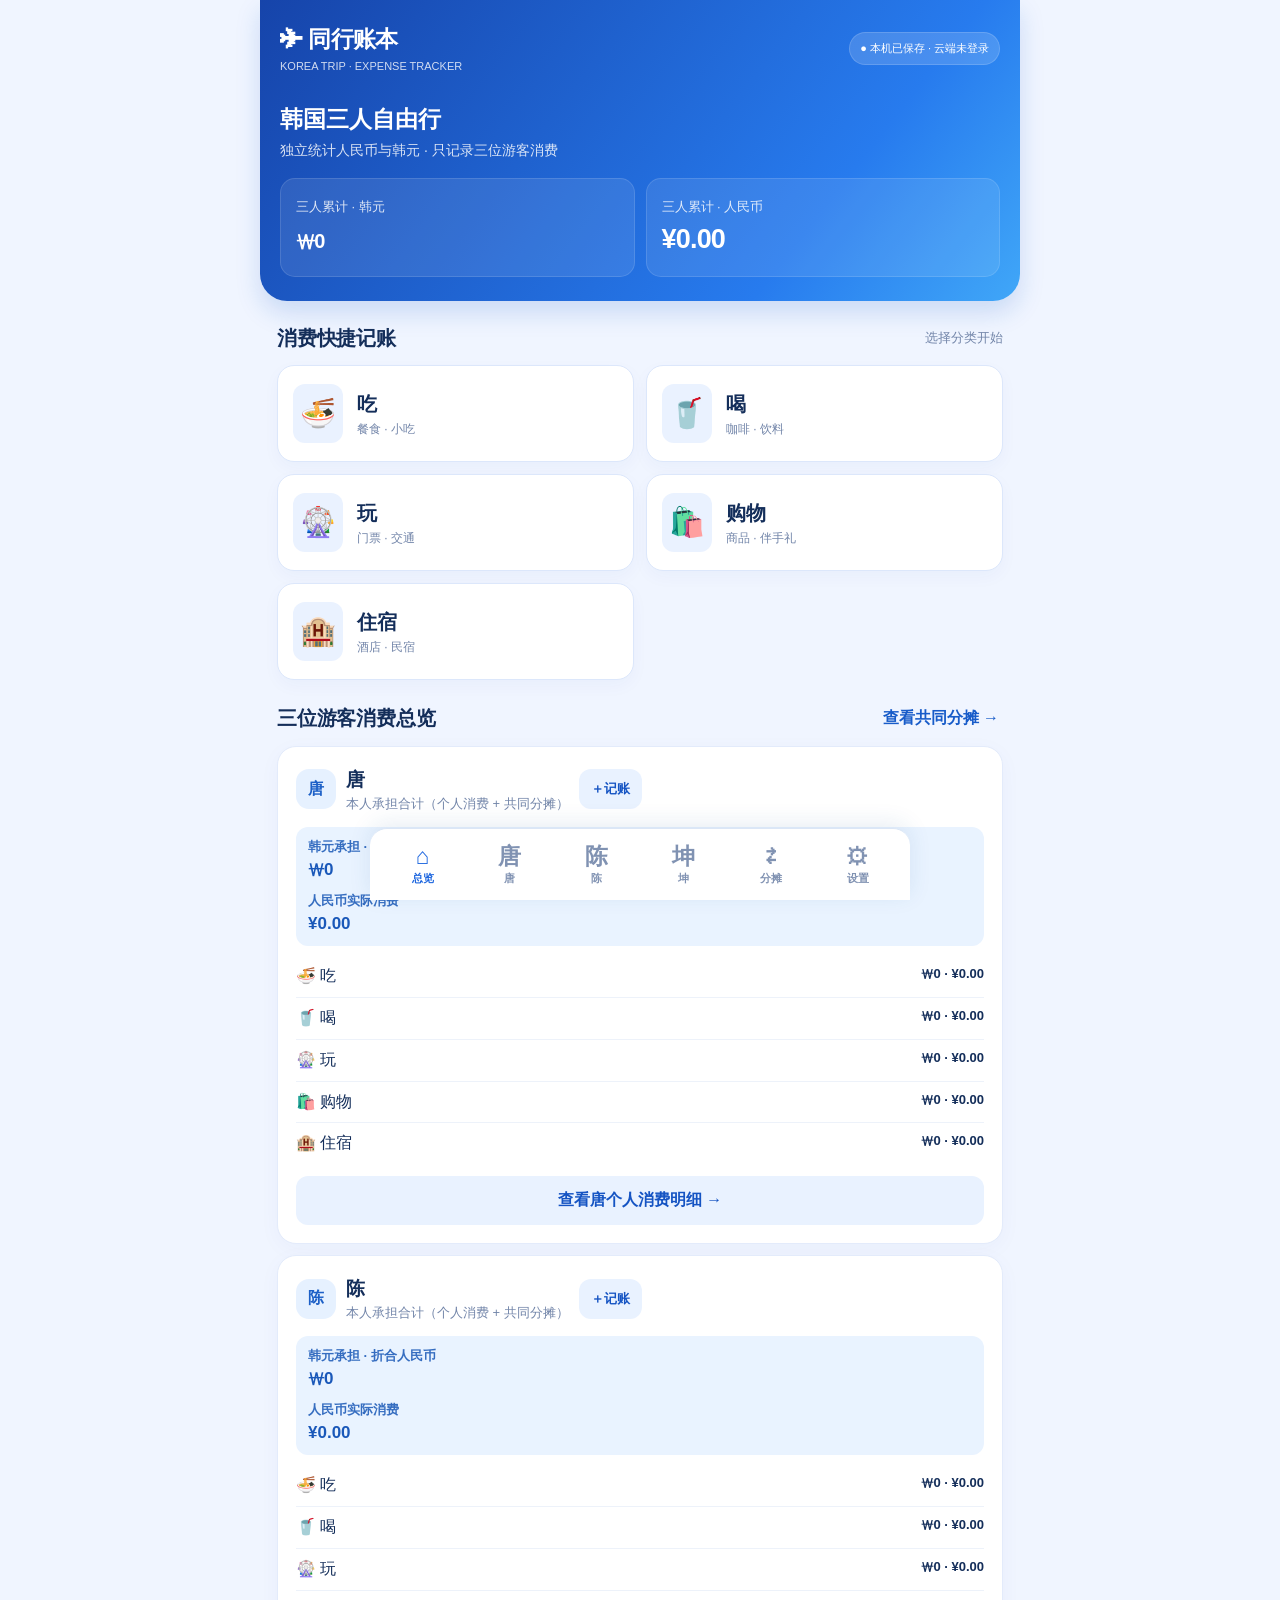
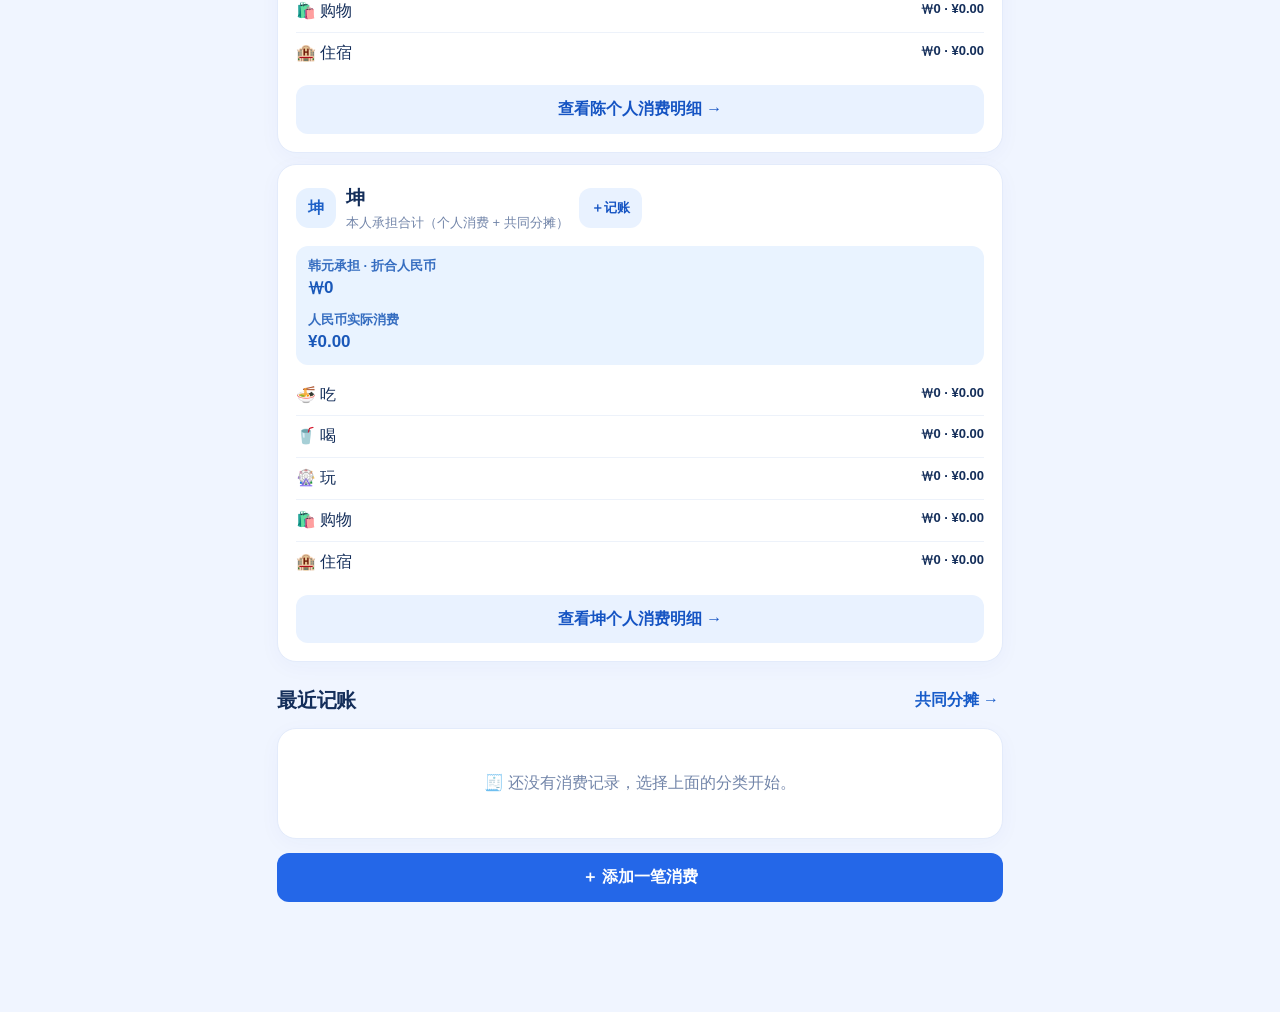
==== commit 36e8a859: "Fix rendering function in redesigned travel ledger" ====
--- a/travel-ledger/index.html
+++ b/travel-ledger/index.html
@@ -241,7 +241,7 @@
  '<div class="balance" style="display:block;margin-top:13px"><div style="font-size:13px;opacity:.85">韩元承担 · 折合人民币</div><div>'+moneyHtml('KRW',p.total.KRW)+'</div><div style="height:9px"></div><div style="font-size:13px;opacity:.85">人民币实际消费</div><div>'+moneyHtml('CNY',p.total.CNY)+'</div></div>'+
  '<div style="margin-top:10px">'+breakdown+'</div><button class="btn full" data-open-person="'+escapeHtml(p.id)+'" style="margin-top:12px">查看'+escapeHtml(p.name)+'个人消费明细 →</button></div>'
 }
-function renderDetailRow(t,who){function renderDetailRow(t,who){
+function renderDetailRow(t,who){
  var c=currencyOf(t),category=CATS[t.category]||CATS.play,sh=nativeShares(t);
  var ownerAmount=who==='all'?units(c,t.originalAmount):units(c,sh[who]||0);
  var participants=Object.keys(sh).filter(function(k){return units(c,sh[k])>0});
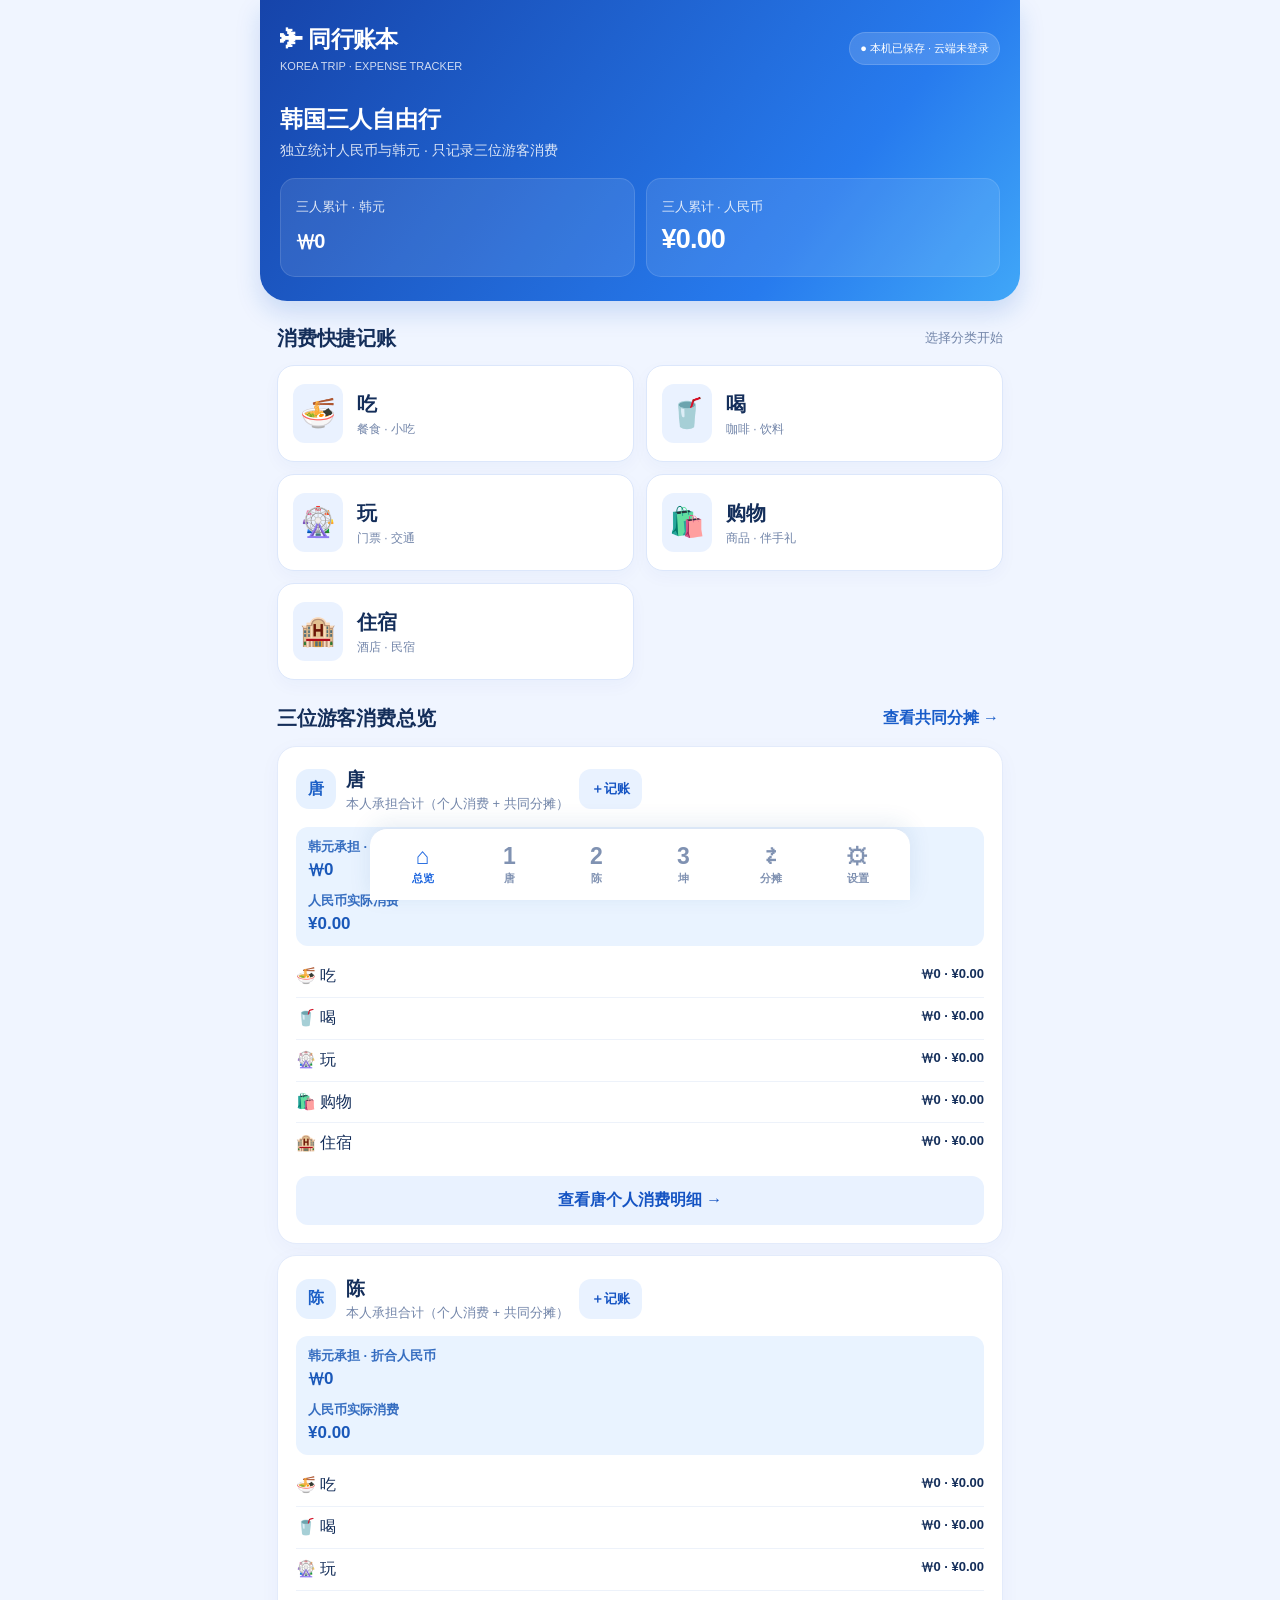
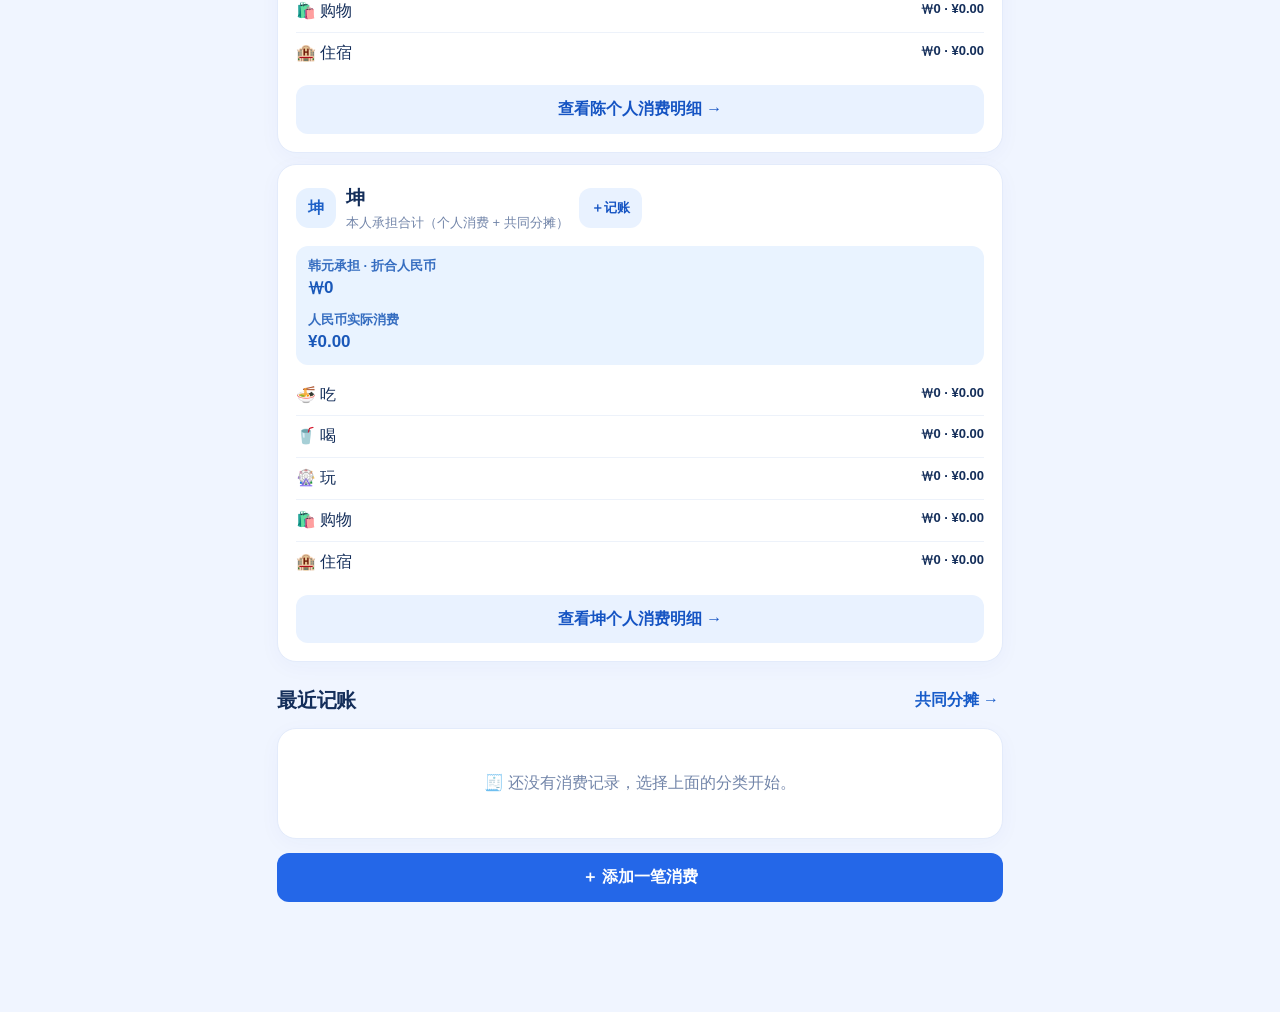
==== commit 16c976f8: "Polish personal and shared expense entry flow" ====
--- a/travel-ledger/index.html
+++ b/travel-ledger/index.html
@@ -99,7 +99,7 @@
 </section>
 <section id="pane-settings" class="pane"><div class="section-title"><h2>旅程与游客设置</h2></div><div class="box"><form id="settings-form"><div class="field"><label>本次旅程</label><input id="set-trip" required maxlength="70"></div><div id="set-person-list"></div><div class="subtle">韩元保留原金额并显示人民币估算；人民币按原币单独记录，不会重复换算。</div><button class="btn primary full" type="submit">保存设置</button></form></div><div class="section-title"><h2>云端自动备份</h2></div><div class="box"><div class="data-status" id="cloud-state">● 本机已保存，尚未绑定云端</div><p class="fineprint" id="last-sync">尚未验证云端同步成功</p><div id="cloud-account"></div><div style="margin-top:10px"><button class="btn small" data-action="versions">🕘 查看历史云端备份</button><div id="versions-area"></div></div><p class="fineprint">登录成功后保存的记录会自动同步。离线时先保存在本机，联网后上传。换手机后使用同一邮箱和密码登录，可恢复云端账本。请定期额外导出备份。</p></div><div class="section-title"><h2>长期使用与备份保护</h2></div><div class="box"><b>保存建议</b><p class="muted">软件可长期记账，但云端免费项目可能因活动不足暂停。建议每周下载一次 JSON 账本，保存在手机“文件”或个人网盘。不要只依赖浏览器缓存。</p><div class="data-status" id="backup-status">尚未导出完整备份</div><div class="actions" style="margin-top:12px"><button class="btn primary small" data-action="export">⬇ 下载完整备份</button><button class="btn small" data-action="restorelocal">↶ 恢复本机历史备份</button></div><p class="fineprint">本机自动保留近期历史副本（最多 3 份），但清除浏览器数据、换手机时本机副本也可能消失。云端历史版本仍可在上方查看。</p></div><div class="section-title"><h2>导出、导入与保护</h2></div><div class="box"><div class="actions"><button class="btn small" data-action="export">⬇ 完整备份 JSON</button><button class="btn small" data-action="import">⬆ 导入备份</button><button class="btn small" data-action="csv">导出 CSV</button></div><div class="line"></div><button class="btn danger small" data-action="reset">清空所有记账记录</button><p class="fineprint">清空或删除的操作在联网后也会同步到云端。请先导出备份再操作。</p><input type="file" class="fileinput" id="importfile" accept=".json,application/json"></div></section>
 </div>
-<nav class="nav"><div class="navinner"><button class="on" data-view="home"><span>⌂</span>总览</button><button data-view="person-t1"><span>唐</span>唐</button><button data-view="person-t2"><span>陈</span>陈</button><button data-view="person-t3"><span>坤</span>坤</button><button data-view="shared"><span>⇄</span>分摊</button><button data-view="settings"><span>⚙</span>设置</button></div></nav>
+<nav class="nav"><div class="navinner"><button class="on" data-view="home"><span>⌂</span>总览</button><button data-view="person-t1"><span>1</span>唐</button><button data-view="person-t2"><span>2</span>陈</button><button data-view="person-t3"><span>3</span>坤</button><button data-view="shared"><span>⇄</span>分摊</button><button data-view="settings"><span>⚙</span>设置</button></div></nav>
 <div class="modal-back" id="modal"><div class="sheet"><div class="sheet-head"><h2 id="modal-title">新增账目</h2><button class="close" data-action="close">×</button></div><form id="record-form"><div id="modal-fields"></div><div class="sheet-footer"><button class="btn danger" type="button" id="delete-btn" data-action="delete" style="display:none">删除</button><button type="submit" class="btn primary grow">保存记账</button></div></form></div></div>
 <div class="toast" id="toast"></div>
 <script>
@@ -324,7 +324,7 @@
 function openModal(kind,t,cat,selectedPerson,sharedMode){
  recordMode='expense';editId=t?t.id:null;$('modal-title').textContent=t?'编辑消费记录':'记一笔消费';
  var amount=t?t.originalAmount:'',day=t?t.date:date(),currency=t?t.currency:'KRW',restored=t?nativeShares(t):null;
- var mode=t?entryModeOf(t):(sharedMode?'shared':'personal'),initialPerson=selectedPerson||(t&&mode==='personal'?participantIds(t)[0]:'t1');
+ var mode=t?entryModeOf(t):(sharedMode?'shared':'personal'),initialPerson=selectedPerson||(t&&participantIds(t)[0])||'t1';
  var fields='<div class="field"><label>消费项目</label><input id="f-title" required maxlength="90" placeholder="例如：烤肉、咖啡、门票、酒店" value="'+escapeHtml(t?t.title:'')+'"></div>';
  fields+='<div class="row"><div class="field grow"><label>金额</label><input id="f-amount" type="number" min=".01" step="any" inputmode="decimal" required value="'+amount+'" placeholder="输入这笔总金额"></div><div class="field" style="width:125px"><label>币种</label><select id="f-currency"><option value="KRW"'+(currency==='KRW'?' selected':'')+'>₩ 韩元</option><option value="CNY"'+(currency==='CNY'?' selected':'')+'>¥ 人民币</option></select></div></div>';
  fields+='<div class="field"><label>消费分类</label><select id="f-cat">'+Object.keys(CATS).map(function(k){return '<option value="'+k+'"'+(k===(t?t.category:cat||'food')?' selected':'')+'>'+CATS[k][1]+' '+CATS[k][0]+'</option>'}).join('')+'</select></div>';
@@ -364,7 +364,7 @@
   var weights=[0,0,0],sum=0,selected=0;custom=$('f-split').value==='custom';
   for(var i=0;i<S.travelers.length;i++){
    var p=S.travelers[i],check=$('f-who-'+p.id);if(!check||!check.checked)continue;selected++;
-   if(custom){var input=$('f-share-'+p.id),n=Number(input.value);if(input.value.trim()===''||!precise(n,c)||n<0){inform('请填写每个人有效的分摊金额');return}var value=units(c,n);assigned[p.id]=value;sum+=value;weights[i]=value}
+   if(custom){var input=$('f-share-'+p.id),n=Number(input.value);if(input.value.trim()===''||!precise(n,c)||n<=0){inform('每位参与者都要填写大于 0 的有效分摊金额');return}var value=units(c,n);assigned[p.id]=value;sum+=value;weights[i]=value}
    else weights[i]=1;
   }
   if(selected<2){inform('共同分摊至少选择两个人');return}
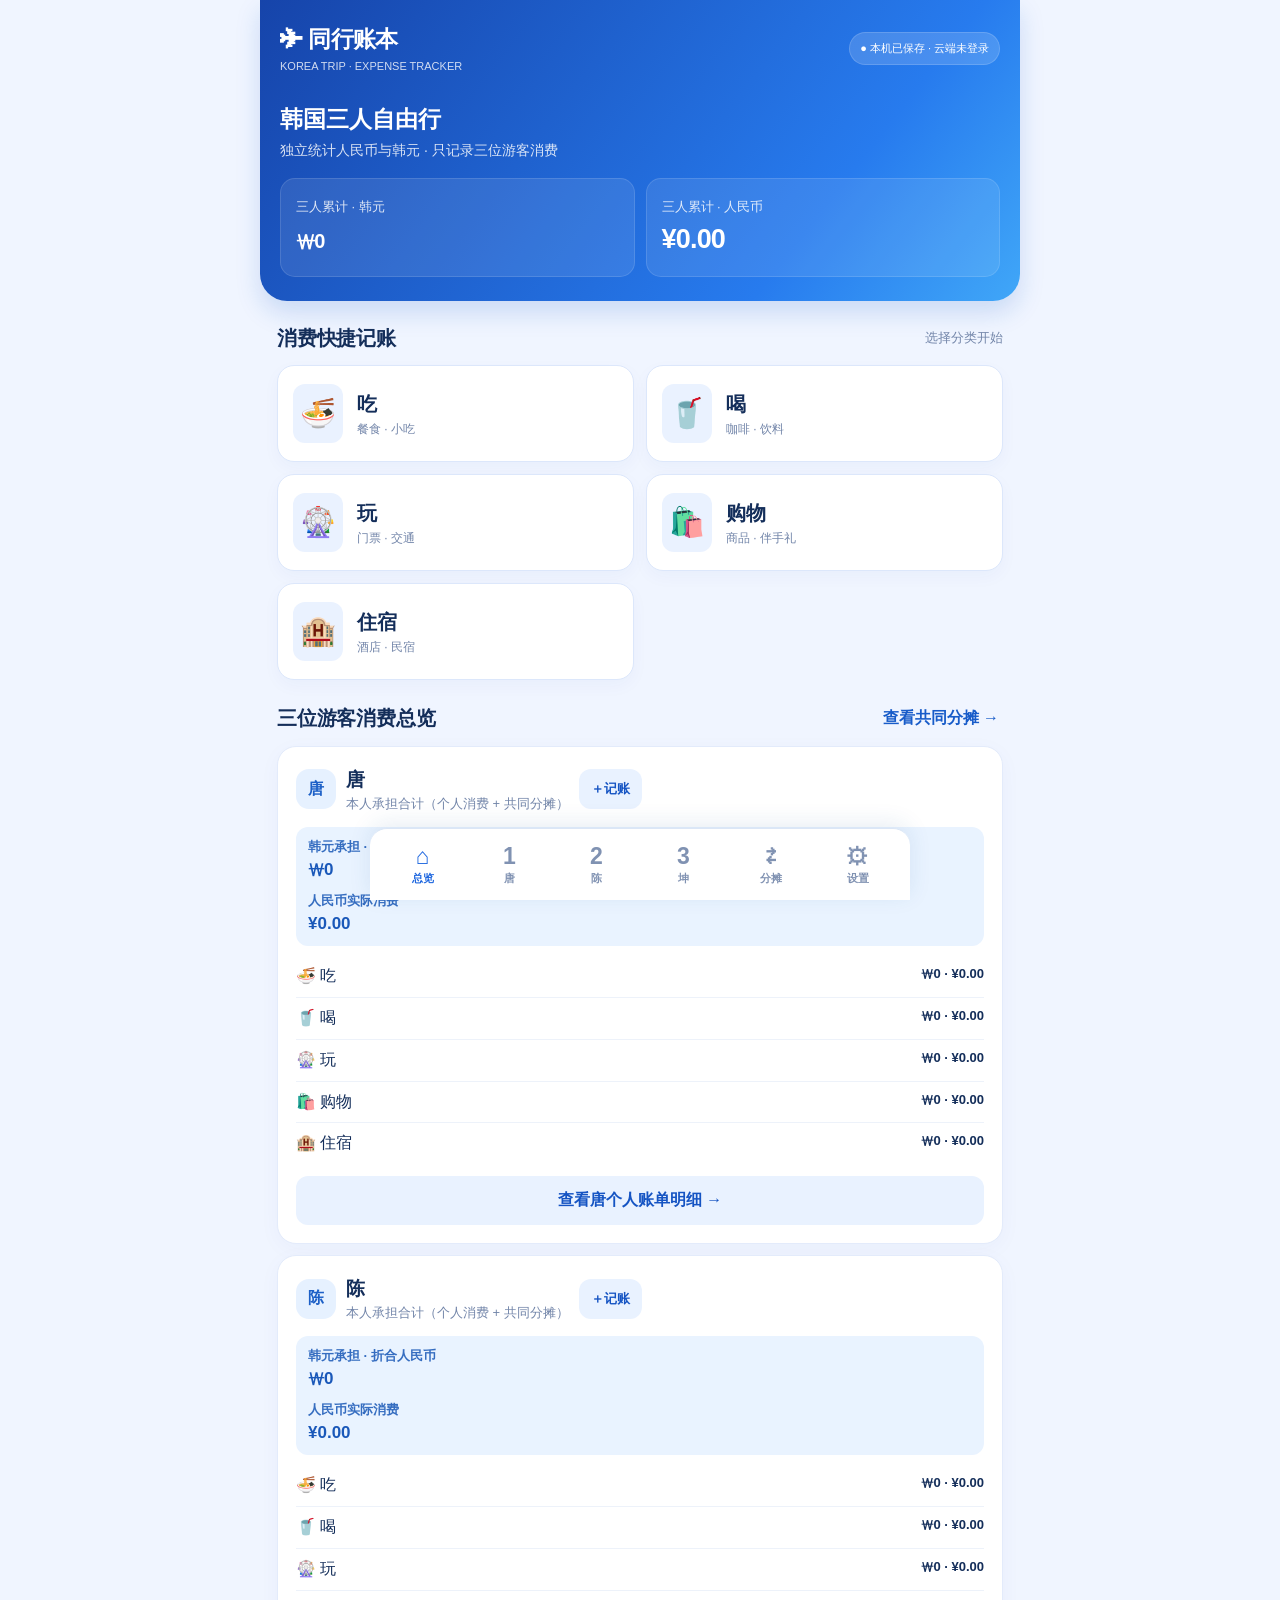
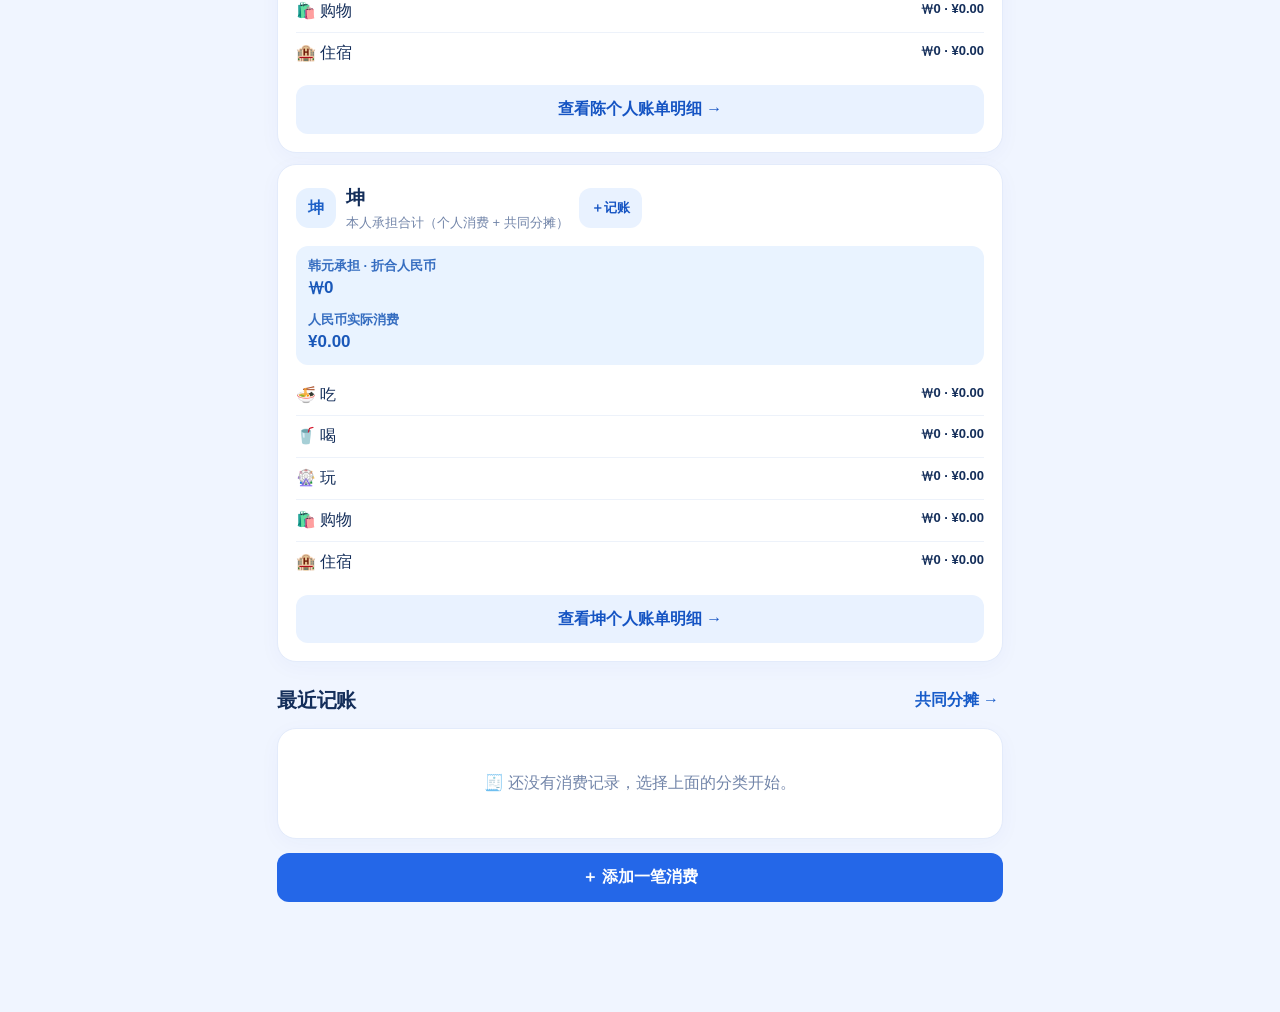
==== commit 4dca68f4: "Show each traveler’s personal and shared expense breakdown" ====
--- a/travel-ledger/index.html
+++ b/travel-ledger/index.html
@@ -78,6 +78,38 @@
 .shared-row-title{font-size:16px;font-weight:850;min-width:0;overflow:hidden;text-overflow:ellipsis;white-space:nowrap}
 .shared-row-amount{font-size:17px;font-weight:900;color:#1759bd;white-space:nowrap}
 .shared-row-people{font-size:13px;color:#7185a8;margin:6px 0 0;line-height:1.6}
+
+/* 每个人的账单：个人消费与共同分摊分别列明 */
+.person-ledger-summary{display:grid;gap:10px;margin:12px 0 18px}
+.person-total-card{background:linear-gradient(135deg,#174aa8,#287de5);color:#fff;border-radius:18px;padding:17px;box-shadow:0 8px 20px #1755b51c}
+.person-total-title{font-size:17px;font-weight:900;margin-bottom:12px}
+.person-total-grid{display:grid;grid-template-columns:1fr 1fr;gap:10px}
+.person-total-cell{background:#ffffff19;border:1px solid #ffffff2a;border-radius:13px;padding:12px 10px;min-width:0}
+.person-total-cell small{display:block;font-size:12px;opacity:.88}
+.person-total-cell strong{display:block;font-size:clamp(17px,4.7vw,23px);line-height:1.4;overflow-wrap:anywhere;margin-top:3px}
+.person-total-cell em{display:block;font-style:normal;font-size:11px;line-height:1.55;opacity:.9;margin-top:5px}
+.person-total-foot{font-size:11px;opacity:.82;margin-top:11px}
+.person-ledger-pair{display:grid;grid-template-columns:1fr 1fr;gap:9px}
+.person-ledger-card{background:#fff;border:1px solid #dfe9f8;border-radius:15px;padding:13px 11px;min-width:0}
+.person-ledger-card h3{font-size:15px;margin:0 0 3px;color:#1b3e75}
+.person-ledger-card>small{display:block;color:#8091ad;font-size:11px;margin-bottom:9px}
+.person-ledger-card .ledger-value{display:flex;flex-direction:column;gap:3px;padding:7px 0;border-top:1px solid #edf2fa}
+.person-ledger-card .ledger-value span{font-size:11px;color:#7185a7}
+.person-ledger-card .ledger-value b{font-size:14px;color:#1758ba;overflow-wrap:anywhere}
+.person-shared-row{padding:15px 2px;border-bottom:1px solid #edf2fc;cursor:pointer}
+.person-shared-row:last-child{border-bottom:0}
+.person-shared-head{display:flex;justify-content:space-between;align-items:center;gap:8px}
+.person-shared-title{font-size:16px;font-weight:850;color:#19365f;min-width:0;overflow:hidden;text-overflow:ellipsis;white-space:nowrap}
+.person-shared-date{font-size:11px;color:#8292ad;white-space:nowrap;flex-shrink:0}
+.person-shared-meta{display:grid;grid-template-columns:1fr 1fr;gap:8px;margin-top:10px}
+.person-shared-total,.person-shared-own{background:#f1f6ff;border-radius:11px;padding:9px 10px;min-width:0}
+.person-shared-meta small{display:block;font-size:10px;color:#7286a8;margin-bottom:3px}
+.person-shared-meta b{display:block;font-size:13px;line-height:1.45;overflow-wrap:anywhere}
+.person-shared-own{background:#e8f3ff;border:1px solid #cfe3ff}
+.person-shared-own b{color:#1558bd}
+.person-shared-people{font-size:11px;color:#7588a8;line-height:1.6;margin-top:8px}
+@media(max-width:390px){.person-ledger-pair{gap:7px}.person-ledger-card{padding:11px 8px}.person-ledger-card h3{font-size:14px}.person-ledger-card .ledger-value b{font-size:12px}.person-shared-meta{gap:6px}.person-shared-total,.person-shared-own{padding:8px 7px}}
+
 @media(max-width:390px){.nav button{font-size:10px}.nav button span{font-size:21px}.shared-person-cards{gap:6px}.shared-person-card{padding:10px 7px}.shared-person-card strong{font-size:14px}.cat{padding:14px 10px}}
 </style></head><body>
 <div class="app">
@@ -85,9 +117,27 @@
 <div id="alert-slot"></div>
 <section id="pane-home" class="pane active"><div class="section-title"><h2>消费快捷记账</h2><small>选择分类开始</small></div><div class="cats"><button class="cat" data-cat="food"><span class="em">🍜</span><span><strong>吃</strong><small>餐食 · 小吃</small></span></button><button class="cat" data-cat="drink"><span class="em">🥤</span><span><strong>喝</strong><small>咖啡 · 饮料</small></span></button><button class="cat" data-cat="play"><span class="em">🎡</span><span><strong>玩</strong><small>门票 · 交通</small></span></button><button class="cat" data-cat="shopping"><span class="em">🛍️</span><span><strong>购物</strong><small>商品 · 伴手礼</small></span></button><button class="cat" data-cat="stay"><span class="em">🏨</span><span><strong>住宿</strong><small>酒店 · 民宿</small></span></button></div><div class="section-title"><h2>三位游客消费总览</h2><button class="link" data-view="shared">查看共同分摊 →</button></div><div id="people-cards"></div><div class="section-title"><h2>最近记账</h2><button class="link" data-view="shared">共同分摊 →</button></div><div class="box" id="recent"></div><div class="row" style="margin-top:14px"><button class="btn primary full" data-action="expense">＋ 添加一笔消费</button></div></section>
 
-<section id="pane-person-t1" class="pane"><div class="person-page-head"><h2>唐 · 个人消费</h2><button class="btn primary" data-person="t1">＋ 记一笔</button></div><div class="subtle">这里只显示唐自己承担的消费；多人一起花的钱统一放在「共同分摊」页，不会重复混在这里。</div><div id="person-t1-summary" class="person-page-summary"></div><div id="person-t1-entries" class="large-list"></div></section>
-<section id="pane-person-t2" class="pane"><div class="person-page-head"><h2>陈 · 个人消费</h2><button class="btn primary" data-person="t2">＋ 记一笔</button></div><div class="subtle">这里只显示陈自己承担的消费；多人一起花的钱统一放在「共同分摊」页，不会重复混在这里。</div><div id="person-t2-summary" class="person-page-summary"></div><div id="person-t2-entries" class="large-list"></div></section>
-<section id="pane-person-t3" class="pane"><div class="person-page-head"><h2>坤 · 个人消费</h2><button class="btn primary" data-person="t3">＋ 记一笔</button></div><div class="subtle">这里只显示坤自己承担的消费；多人一起花的钱统一放在「共同分摊」页，不会重复混在这里。</div><div id="person-t3-summary" class="person-page-summary"></div><div id="person-t3-entries" class="large-list"></div></section>
+<section id="pane-person-t1" class="pane">
+ <div class="person-page-head"><h2>唐 · 个人账单</h2><button class="btn primary" data-person="t1">＋ 记一笔</button></div>
+ <div class="subtle">这里同时统计唐自己的个人消费，以及共同消费中分到唐头上的金额。上方看总承担，下面分开看每一笔，不会把整笔共同消费重复算给唐。</div>
+ <div id="person-t1-summary" class="person-ledger-summary"></div>
+ <div class="section-title"><h2>个人消费明细</h2><small id="person-t1-personal-count"></small></div><div id="person-t1-entries" class="large-list"></div>
+ <div class="section-title"><h2>共同分摊明细</h2><small id="person-t1-shared-count"></small></div><div id="person-t1-shared-entries" class="large-list"></div>
+</section>
+<section id="pane-person-t2" class="pane">
+ <div class="person-page-head"><h2>陈 · 个人账单</h2><button class="btn primary" data-person="t2">＋ 记一笔</button></div>
+ <div class="subtle">这里同时统计陈自己的个人消费，以及共同消费中分到陈头上的金额。上方看总承担，下面分开看每一笔，不会把整笔共同消费重复算给陈。</div>
+ <div id="person-t2-summary" class="person-ledger-summary"></div>
+ <div class="section-title"><h2>个人消费明细</h2><small id="person-t2-personal-count"></small></div><div id="person-t2-entries" class="large-list"></div>
+ <div class="section-title"><h2>共同分摊明细</h2><small id="person-t2-shared-count"></small></div><div id="person-t2-shared-entries" class="large-list"></div>
+</section>
+<section id="pane-person-t3" class="pane">
+ <div class="person-page-head"><h2>坤 · 个人账单</h2><button class="btn primary" data-person="t3">＋ 记一笔</button></div>
+ <div class="subtle">这里同时统计坤自己的个人消费，以及共同消费中分到坤头上的金额。上方看总承担，下面分开看每一笔，不会把整笔共同消费重复算给坤。</div>
+ <div id="person-t3-summary" class="person-ledger-summary"></div>
+ <div class="section-title"><h2>个人消费明细</h2><small id="person-t3-personal-count"></small></div><div id="person-t3-entries" class="large-list"></div>
+ <div class="section-title"><h2>共同分摊明细</h2><small id="person-t3-shared-count"></small></div><div id="person-t3-shared-entries" class="large-list"></div>
+</section>
 
 <section id="pane-shared" class="pane">
  <div class="person-page-head"><h2>共同分摊</h2><button class="btn primary" data-action="shared-expense">＋ 记共同消费</button></div>
@@ -239,7 +289,7 @@
  var breakdown=Object.keys(CATS).map(function(k){return '<div class="summary-line" style="padding:8px 0"><span>'+CATS[k][1]+' '+CATS[k][0]+'</span><span style="font-size:13px;font-weight:750">'+dual(p.cats[k]||emptyMoney())+'</span></div>'}).join('');
  return '<div class="box"><div class="trav-head"><div class="avatar">'+escapeHtml(p.name.slice(0,1))+'</div><div class="grow"><b>'+escapeHtml(p.name)+'</b><div class="hint">本人承担合计（个人消费 + 共同分摊）</div></div><button class="btn small" data-person="'+escapeHtml(p.id)+'">＋记账</button></div>'+
  '<div class="balance" style="display:block;margin-top:13px"><div style="font-size:13px;opacity:.85">韩元承担 · 折合人民币</div><div>'+moneyHtml('KRW',p.total.KRW)+'</div><div style="height:9px"></div><div style="font-size:13px;opacity:.85">人民币实际消费</div><div>'+moneyHtml('CNY',p.total.CNY)+'</div></div>'+
- '<div style="margin-top:10px">'+breakdown+'</div><button class="btn full" data-open-person="'+escapeHtml(p.id)+'" style="margin-top:12px">查看'+escapeHtml(p.name)+'个人消费明细 →</button></div>'
+ '<div style="margin-top:10px">'+breakdown+'</div><button class="btn full" data-open-person="'+escapeHtml(p.id)+'" style="margin-top:12px">查看'+escapeHtml(p.name)+'个人账单明细 →</button></div>'
 }
 function renderDetailRow(t,who){
  var c=currencyOf(t),category=CATS[t.category]||CATS.play,sh=nativeShares(t);
@@ -272,15 +322,33 @@
 }
 function renderPersonalRow(t,id){
  var c=currencyOf(t),cat=CATS[t.category]||CATS.play,sh=nativeShares(t),amount=units(c,sh[id]||0);
- var note=cat[0]+' · '+(t.note||'个人消费');
- return '<div class="detail-row" data-edit="'+escapeHtml(t.id)+'"><span class="detail-emoji">'+cat[1]+'</span><span class="detail-main"><b>'+escapeHtml(t.title)+'</b><small>'+escapeHtml(t.date)+' · '+escapeHtml(note)+'</small></span><span class="detail-amount">'+moneyHtml(c,amount)+'</span></div>'
+ var note=cat[0]+(t.note?' · '+t.note:'');
+ return '<div class="detail-row" data-edit="'+escapeHtml(t.id)+'"><span class="detail-emoji">'+cat[1]+'</span><span class="detail-main"><b>'+escapeHtml(t.title)+'</b><small>'+escapeHtml(t.date)+' · 个人消费 · '+escapeHtml(note)+'</small></span><span class="detail-amount">'+moneyHtml(c,amount)+'</span></div>'
+}
+function renderPersonSharedRow(t,id){
+ var c=currencyOf(t),cat=CATS[t.category]||CATS.play,sh=nativeShares(t),mine=units(c,sh[id]||0),total=units(c,t.originalAmount);
+ var names=participantIds(t).map(function(pid){return personName(pid)+' '+cash(c,units(c,sh[pid]||0))}).join('、');
+ return '<div class="person-shared-row" data-edit="'+escapeHtml(t.id)+'"><div class="person-shared-head"><span class="person-shared-title">'+cat[1]+' '+escapeHtml(t.title)+'</span><span class="person-shared-date">'+escapeHtml(t.date)+'</span></div><div class="person-shared-meta"><div class="person-shared-total"><small>整笔共同消费</small><b>'+escapeHtml(cash(c,total))+'</b></div><div class="person-shared-own"><small>本人分摊 · 计入个人总承担</small><b>'+escapeHtml(cash(c,mine))+'</b></div></div><div class="person-shared-people">参与人及各自金额：'+escapeHtml(names)+(t.note?' · '+escapeHtml(t.note):'')+'</div></div>'
 }
 function renderPersonPages(){
  S.travelers.forEach(function(p){
-  var records=sorted().filter(function(t){return entryModeOf(t)==='personal'&&units(currencyOf(t),nativeShares(t)[p.id]||0)>0});
-  var sums=emptyMoney();records.forEach(function(t){var c=currencyOf(t);sums[c]+=units(c,nativeShares(t)[p.id]||0)});
-  $('person-'+p.id+'-summary').innerHTML='<div class="history-total"><span>韩元个人消费 · 折合人民币</span><strong>'+moneyHtml('KRW',sums.KRW)+'</strong></div><div class="history-total"><span>人民币个人消费</span><strong>'+moneyHtml('CNY',sums.CNY)+'</strong></div>';
-  $('person-'+p.id+'-entries').innerHTML=records.map(function(t){return renderPersonalRow(t,p.id)}).join('')||'<div class="detail-empty">还没有'+escapeHtml(p.name)+'的个人消费记录</div>';
+  var personal=sorted().filter(function(t){return entryModeOf(t)==='personal'&&units(currencyOf(t),nativeShares(t)[p.id]||0)>0});
+  var shared=sorted().filter(function(t){return entryModeOf(t)==='shared'&&units(currencyOf(t),nativeShares(t)[p.id]||0)>0});
+  var own=emptyMoney(),allocated=emptyMoney();
+  personal.forEach(function(t){var c=currencyOf(t);own[c]+=units(c,nativeShares(t)[p.id]||0)});
+  shared.forEach(function(t){var c=currencyOf(t);allocated[c]+=units(c,nativeShares(t)[p.id]||0)});
+  var total={KRW:own.KRW+allocated.KRW,CNY:own.CNY+allocated.CNY};
+  $('person-'+p.id+'-summary').innerHTML=
+   '<div class="person-total-card"><div class="person-total-title">'+escapeHtml(p.name)+' · 本人承担总计</div><div class="person-total-grid">'+
+   '<div class="person-total-cell"><small>韩元承担总额</small><strong>'+escapeHtml(cash('KRW',total.KRW))+'</strong><em>个人 '+escapeHtml(cash('KRW',own.KRW))+'<br>分摊 '+escapeHtml(cash('KRW',allocated.KRW))+'</em></div>'+
+   '<div class="person-total-cell"><small>人民币承担总额</small><strong>'+escapeHtml(cash('CNY',total.CNY))+'</strong><em>个人 '+escapeHtml(cash('CNY',own.CNY))+'<br>分摊 '+escapeHtml(cash('CNY',allocated.CNY))+'</em></div>'+
+   '</div><div class="person-total-foot">总承担 = 个人消费 + 共同消费中本人应承担的份额</div></div>'+
+   '<div class="person-ledger-pair"><div class="person-ledger-card"><h3>个人消费</h3><small>自己单独承担</small><div class="ledger-value"><span>韩元</span><b>'+escapeHtml(cash('KRW',own.KRW))+'</b></div><div class="ledger-value"><span>人民币</span><b>'+escapeHtml(cash('CNY',own.CNY))+'</b></div></div>'+
+   '<div class="person-ledger-card"><h3>共同分摊</h3><small>只计算分到本人头上的金额</small><div class="ledger-value"><span>韩元</span><b>'+escapeHtml(cash('KRW',allocated.KRW))+'</b></div><div class="ledger-value"><span>人民币</span><b>'+escapeHtml(cash('CNY',allocated.CNY))+'</b></div></div></div>';
+  $('person-'+p.id+'-personal-count').textContent=personal.length+' 笔';
+  $('person-'+p.id+'-shared-count').textContent=shared.length+' 笔';
+  $('person-'+p.id+'-entries').innerHTML=personal.map(function(t){return renderPersonalRow(t,p.id)}).join('')||'<div class="detail-empty">还没有'+escapeHtml(p.name)+'的个人消费记录</div>';
+  $('person-'+p.id+'-shared-entries').innerHTML=shared.map(function(t){return renderPersonSharedRow(t,p.id)}).join('')||'<div class="detail-empty">还没有分摊到'+escapeHtml(p.name)+'的共同消费</div>';
  });
 }
 function renderSharedRow(t){
@@ -324,12 +392,12 @@
 function openModal(kind,t,cat,selectedPerson,sharedMode){
  recordMode='expense';editId=t?t.id:null;$('modal-title').textContent=t?'编辑消费记录':'记一笔消费';
  var amount=t?t.originalAmount:'',day=t?t.date:date(),currency=t?t.currency:'KRW',restored=t?nativeShares(t):null;
- var mode=t?entryModeOf(t):(sharedMode?'shared':'personal'),initialPerson=selectedPerson||(t&&participantIds(t)[0])||'t1';
+ var mode=t?entryModeOf(t):(sharedMode?'shared':'personal'),initialPerson=selectedPerson||(t&&participantIds(t)[0])||'';
  var fields='<div class="field"><label>消费项目</label><input id="f-title" required maxlength="90" placeholder="例如：烤肉、咖啡、门票、酒店" value="'+escapeHtml(t?t.title:'')+'"></div>';
  fields+='<div class="row"><div class="field grow"><label>金额</label><input id="f-amount" type="number" min=".01" step="any" inputmode="decimal" required value="'+amount+'" placeholder="输入这笔总金额"></div><div class="field" style="width:125px"><label>币种</label><select id="f-currency"><option value="KRW"'+(currency==='KRW'?' selected':'')+'>₩ 韩元</option><option value="CNY"'+(currency==='CNY'?' selected':'')+'>¥ 人民币</option></select></div></div>';
  fields+='<div class="field"><label>消费分类</label><select id="f-cat">'+Object.keys(CATS).map(function(k){return '<option value="'+k+'"'+(k===(t?t.category:cat||'food')?' selected':'')+'>'+CATS[k][1]+' '+CATS[k][0]+'</option>'}).join('')+'</select></div>';
  fields+='<div class="field"><label>这笔钱属于哪种记账？</label><div class="entry-mode"><button type="button" id="f-mode-personal" data-entry-mode="personal" class="'+(mode==='personal'?'on':'')+'">个人消费</button><button type="button" id="f-mode-shared" data-entry-mode="shared" class="'+(mode==='shared'?'on':'')+'">共同分摊</button></div><input type="hidden" id="f-entry-mode" value="'+mode+'"></div>';
- fields+='<div id="f-person-wrap" class="field" style="display:'+(mode==='personal'?'block':'none')+'"><label>这是谁自己的消费？</label><select id="f-person" class="person-select">'+S.travelers.map(function(p){return '<option value="'+p.id+'"'+(p.id===initialPerson?' selected':'')+'>'+escapeHtml(p.name)+'</option>'}).join('')+'</select></div>';
+ fields+='<div id="f-person-wrap" class="field" style="display:'+(mode==='personal'?'block':'none')+'"><label>这是谁自己的消费？</label><select id="f-person" class="person-select"><option value="" disabled'+(!initialPerson?' selected':'')+'>请选择游客</option>'+S.travelers.map(function(p){return '<option value="'+p.id+'"'+(p.id===initialPerson?' selected':'')+'>'+escapeHtml(p.name)+'</option>'}).join('')+'</select></div>';
  fields+='<div id="f-shared-wrap" style="display:'+(mode==='shared'?'block':'none')+'"><div class="field"><label>选择参与分摊的人（至少两人）</label><div class="who-grid">'+S.travelers.map(function(p){var checked=t?mode==='shared'&&units(currency,restored[p.id]||0)>0:mode==='shared';return '<label class="who-chip"><input class="f-who" id="f-who-'+p.id+'" type="checkbox"'+(checked?' checked':'')+'> '+escapeHtml(p.name)+'</label>'}).join('')+'</div></div>';
  fields+='<div class="field"><label>怎么分？</label><select id="f-split" class="select"><option value="equal"'+(!t||t.splitMode!=='custom'?' selected':'')+'>平均分摊</option><option value="custom"'+(t&&t.splitMode==='custom'?' selected':'')+'>自己填写每个人的金额</option></select></div>';
  fields+=S.travelers.map(function(p){var value=t&&t.splitMode==='custom'&&restored?restored[p.id]:'';return '<div class="splitrow"><label>'+escapeHtml(p.name)+'</label><input class="f-share" id="f-share-'+p.id+'" type="number" min="0" step="any" inputmode="decimal" placeholder="'+(currency==='CNY'?'人民币金额':'韩元金额')+'" value="'+escapeHtml(value)+'" style="display:none"></div>'}).join('');
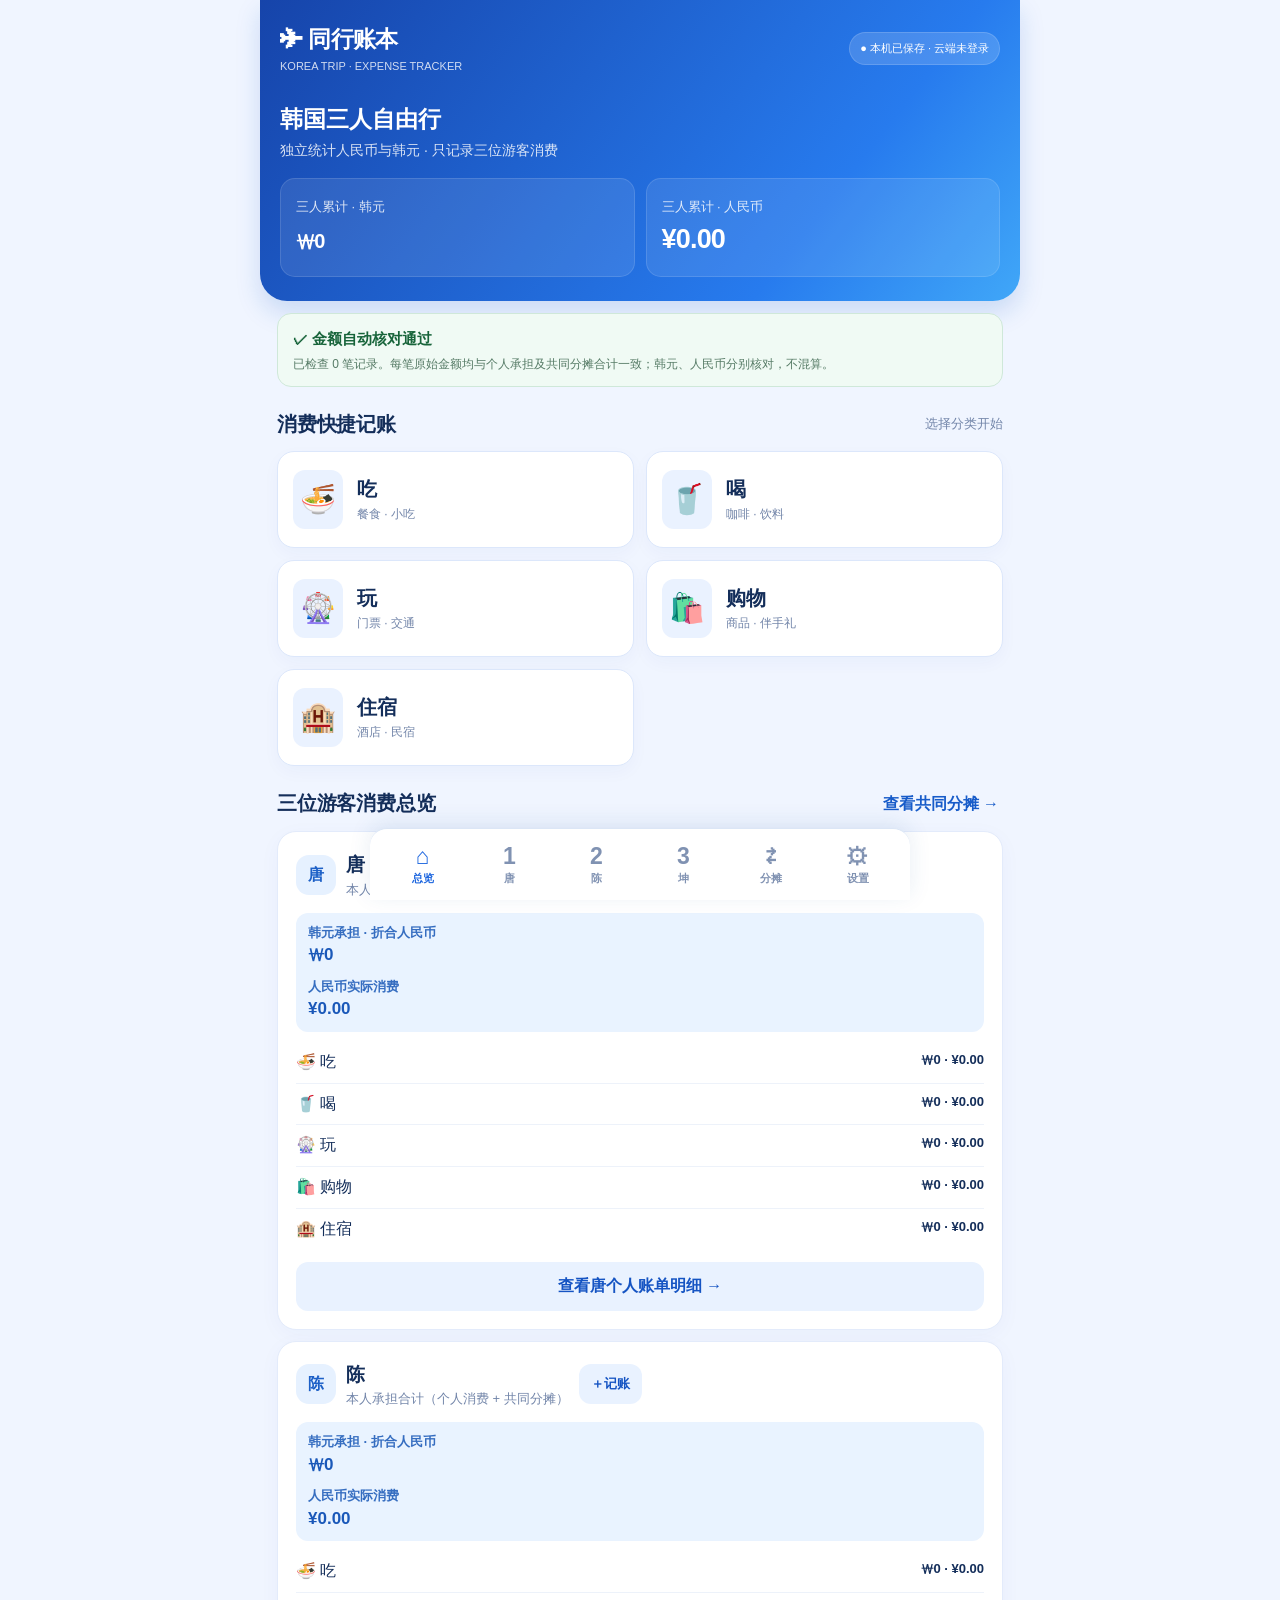
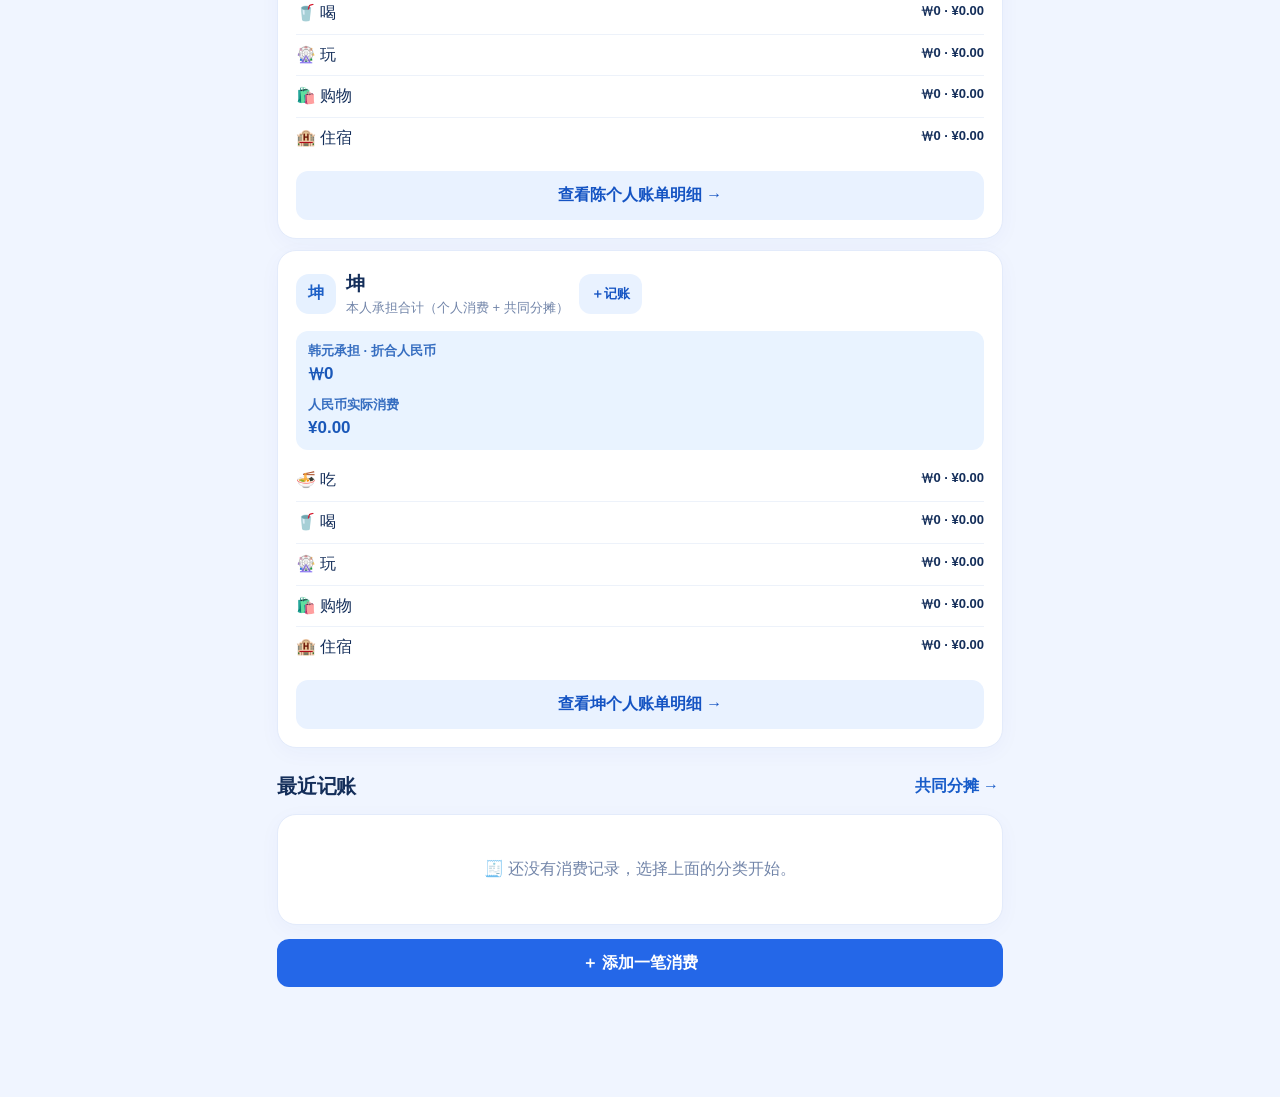
==== commit 39626985: "Add strict ledger amount reconciliation and duplicate-submit guard" ====
--- a/travel-ledger/index.html
+++ b/travel-ledger/index.html
@@ -79,6 +79,13 @@
 .shared-row-amount{font-size:17px;font-weight:900;color:#1759bd;white-space:nowrap}
 .shared-row-people{font-size:13px;color:#7185a8;margin:6px 0 0;line-height:1.6}
 
+/* 金额自动核对 */
+.amount-audit{margin:12px 0 16px;padding:13px 15px;border-radius:14px;border:1px solid #cfe8d9;background:#f0faf4;color:#17643a;font-size:14px}
+.amount-audit b{font-size:15px}
+.amount-audit small{display:block;margin-top:4px;font-size:12px;line-height:1.5;color:#567b66}
+.amount-audit.warn{border-color:#f1d2c8;background:#fff5f1;color:#a23e28}
+.amount-audit.warn small{color:#986454}
+.amount-audit-issue{padding:8px 0;border-top:1px solid #f1ddd6;margin-top:7px;font-size:12px;line-height:1.5;cursor:pointer}
 /* 每个人的账单：个人消费与共同分摊分别列明 */
 .person-ledger-summary{display:grid;gap:10px;margin:12px 0 18px}
 .person-total-card{background:linear-gradient(135deg,#174aa8,#287de5);color:#fff;border-radius:18px;padding:17px;box-shadow:0 8px 20px #1755b51c}
@@ -115,6 +122,7 @@
 <div class="app">
 <header class="top"><div class="topline"><div><div class="brand">✈ 同行账本</div><small>KOREA TRIP · EXPENSE TRACKER</small></div><div class="status" id="sync-label">● 本机已保存</div></div><h1 id="trip-head">韩国三人自由行</h1><p>独立统计人民币与韩元 · 只记录三位游客消费</p><div class="hero-stats"><div class="hero-stat"><small>三人累计 · 韩元</small><strong id="total-krw">₩0</strong></div><div class="hero-stat"><small>三人累计 · 人民币</small><strong id="total-cny">¥0.00</strong></div></div></header>
 <div id="alert-slot"></div>
+<div id="amount-audit-slot" aria-live="polite"></div>
 <section id="pane-home" class="pane active"><div class="section-title"><h2>消费快捷记账</h2><small>选择分类开始</small></div><div class="cats"><button class="cat" data-cat="food"><span class="em">🍜</span><span><strong>吃</strong><small>餐食 · 小吃</small></span></button><button class="cat" data-cat="drink"><span class="em">🥤</span><span><strong>喝</strong><small>咖啡 · 饮料</small></span></button><button class="cat" data-cat="play"><span class="em">🎡</span><span><strong>玩</strong><small>门票 · 交通</small></span></button><button class="cat" data-cat="shopping"><span class="em">🛍️</span><span><strong>购物</strong><small>商品 · 伴手礼</small></span></button><button class="cat" data-cat="stay"><span class="em">🏨</span><span><strong>住宿</strong><small>酒店 · 民宿</small></span></button></div><div class="section-title"><h2>三位游客消费总览</h2><button class="link" data-view="shared">查看共同分摊 →</button></div><div id="people-cards"></div><div class="section-title"><h2>最近记账</h2><button class="link" data-view="shared">共同分摊 →</button></div><div class="box" id="recent"></div><div class="row" style="margin-top:14px"><button class="btn primary full" data-action="expense">＋ 添加一笔消费</button></div></section>
 
 <section id="pane-person-t1" class="pane">
@@ -183,6 +191,7 @@
 if(!okay(S)){var backups=read(BACKUPK,[]);var found=Array.isArray(backups)?backups.slice().reverse().find(function(x){return x&&okay(x.snapshot)}):null;S=found?clone(found.snapshot):def()}
 var OPS=read(OPSK,[]);if(!Array.isArray(OPS))OPS=[];
 var session=read(AUTHK,null),syncing=false,connected=false,cloudLabel='',syncTimer=null,view='home',historyPerson='all',editId=null,recordMode='expense';
+var savingRecord=false;
 var last=clone(S),toastTimer;
 var fx=read(FXK,null);
 if(!fx||!(Number(fx.rate)>0))fx={rate:0.00499273,date:'2026-11-01',updatedAt:0,source:'备用参考汇率'};
@@ -257,6 +266,43 @@
 }
 function participantIds(t){var sh=nativeShares(t),c=currencyOf(t);return Object.keys(sh).filter(function(id){return units(c,sh[id])>0})}
 function entryModeOf(t){return t.entryMode||(participantIds(t).length>1?'shared':'personal')}
+function auditLedger(){
+ var issues=[],count=0,gross={KRW:0,CNY:0},allocated={KRW:0,CNY:0};
+ S.transactions.forEach(function(t){
+  if(t.type!=='expense')return;
+  count++;
+  var c=currencyOf(t),amount=Number(t.originalAmount),total=units(c,amount),sh=nativeShares(t);
+  var ids=['t1','t2','t3'],sum=0,participants=0,badShare=false;
+  if(!(amount>0)||!precise(amount,c))issues.push({id:t.id,title:t.title||'未命名记录',date:t.date||'',message:'原始金额无效或小数位超出限制'});
+  ids.forEach(function(id){
+   var value=Number(sh[id]),small=units(c,value);
+   if(!Number.isFinite(value)||!precise(value,c)||value<0){badShare=true}
+   if(small>0)participants++;
+   sum+=small;
+   allocated[c]+=small;
+  });
+  gross[c]+=total;
+  if(badShare)issues.push({id:t.id,title:t.title||'未命名记录',date:t.date||'',message:'某位游客的分摊金额无效'});
+  if(sum!==total)issues.push({id:t.id,title:t.title||'未命名记录',date:t.date||'',message:'分摊合计 '+cash(c,sum)+' 与整笔金额 '+cash(c,total)+' 不一致'});
+  var mode=entryModeOf(t);
+  if(mode==='personal'&&participants!==1)issues.push({id:t.id,title:t.title||'未命名记录',date:t.date||'',message:'个人消费必须且只能归属一位游客'});
+  if(mode==='shared'&&participants<2)issues.push({id:t.id,title:t.title||'未命名记录',date:t.date||'',message:'共同分摊至少需要两位参与者'});
+  if(mode!=='personal'&&mode!=='shared')issues.push({id:t.id,title:t.title||'未命名记录',date:t.date||'',message:'消费类型无法识别'});
+ });
+ ['KRW','CNY'].forEach(function(c){if(gross[c]!==allocated[c])issues.push({id:'',title:c==='KRW'?'韩元汇总':'人民币汇总',date:'',message:'所有游客承担合计与账本原始金额总计不一致'})});
+ return {count:count,issues:issues,gross:gross,allocated:allocated};
+}
+function renderAmountAudit(){
+ var node=$('amount-audit-slot');if(!node)return;
+ var result=auditLedger();
+ if(!result.issues.length){
+  node.innerHTML='<div class="amount-audit"><b>✓ 金额自动核对通过</b><small>已检查 '+result.count+' 笔记录。每笔原始金额均与个人承担及共同分摊合计一致；韩元、人民币分别核对，不混算。</small></div>';
+  return;
+ }
+ node.innerHTML='<div class="amount-audit warn"><b>⚠ 有 '+result.issues.length+' 项金额需要核对</b><small>系统不会自动改动或猜测金额。点击具体记录可打开编辑，请核对原始凭证后再修改。</small>'+
+ result.issues.slice(0,8).map(function(issue){return '<div class="amount-audit-issue" '+(issue.id?'data-edit="'+escapeHtml(issue.id)+'"':'')+'><b>'+escapeHtml(issue.title)+'</b> '+escapeHtml(issue.date)+'<br>'+escapeHtml(issue.message)+'</div>'}).join('')+
+ (result.issues.length>8?'<small>另有 '+(result.issues.length-8)+' 项未展开。</small>':'')+'</div>';
+}
 function acc(){
  var ps={t1:{total:emptyMoney(),count:0,cats:{}},t2:{total:emptyMoney(),count:0,cats:{}},t3:{total:emptyMoney(),count:0,cats:{}}};
  var total=emptyMoney(),today=emptyMoney(),categories=Object.keys(CATS).reduce(function(o,k){o[k]=emptyMoney();return o},{}),count=0;
@@ -371,7 +417,7 @@
  $('total-krw').innerHTML=moneyHtml('KRW',a.total.KRW);$('total-cny').textContent=cash('CNY',a.total.CNY);
  $('people-cards').innerHTML=S.travelers.map(function(p){return peopleCard(Object.assign({name:p.name,id:p.id},a.ps[p.id]))}).join('');
  $('recent').innerHTML=sorted().slice(0,6).map(itemHtml).join('')||'<div class="empty">🧾 还没有消费记录，选择上面的分类开始。</div>';
- renderPersonPages();renderSharedPage();
+ renderPersonPages();renderSharedPage();renderAmountAudit();
 }
 function label(){var msg;if(!session){msg='● 本机已保存 · 云端未登录';cloudLabel='数据仅在本机'}else if(!navigator.onLine){msg='● 离线 · '+OPS.length+' 笔修改待上传';cloudLabel='离线待同步（'+OPS.length+'）'}else if(syncing){msg='◌ 正在同步云端';cloudLabel='正在同步'}else if(OPS.length){msg='● 本机已保存 · '+OPS.length+' 项待同步';cloudLabel='待同步 '+OPS.length+' 项'}else if(connected){msg='✓ 已同步云端';cloudLabel='✓ 本机和云端已同步'}else{msg='● 云端未连接';cloudLabel='尚未完成云端连接'}
 $('sync-label').textContent=msg;$('cloud-state').textContent=cloudLabel;var lastSync=Number(localStorage.getItem(SYNCK)||0);$('last-sync').textContent=lastSync?'最近云端同步：'+new Date(lastSync).toLocaleString('zh-CN'):'尚未验证云端同步成功';$('backup-status').textContent=localBackupText();
@@ -423,7 +469,9 @@
  var out=[0,0,0];parts.forEach(function(p){out[p.i]=p.n});return {t1:out[0],t2:out[1],t3:out[2]}
 }
 function saveRecord(e){
- e.preventDefault();var c=$('f-currency').value,amt=Number($('f-amount').value),small=units(c,amt),mode=$('f-entry-mode').value;
+ e.preventDefault();if(savingRecord)return;savingRecord=true;
+ try{
+ var c=$('f-currency').value,amt=Number($('f-amount').value),small=units(c,amt),mode=$('f-entry-mode').value;
  if(!(amt>0)||!precise(amt,c)||!(small>0)){inform(c==='CNY'?'人民币请填写最多两位小数的金额':'韩元必须输入整数金额');return}
  var assigned={t1:0,t2:0,t3:0},custom=false;
  if(mode==='personal'){
@@ -439,11 +487,17 @@
   if(custom){if(sum!==small){inform('每个人填写的分摊金额相加，必须等于总金额');return}}
   else assigned=apport(small,weights);
  }
+ if(mode!=='personal'&&mode!=='shared'){inform('请选择正确的消费类型');return}
+ var assignedSum=assigned.t1+assigned.t2+assigned.t3;
+ if(assignedSum!==small||['t1','t2','t3'].some(function(id){return !Number.isInteger(assigned[id])||assigned[id]<0})){
+  inform('金额核对未通过：每个人的金额相加必须等于整笔金额');return
+ }
  var nativeShares={t1:assigned.t1/scale(c),t2:assigned.t2/scale(c),t3:assigned.t3/scale(c)};
  var old=editId?S.transactions.find(function(x){return x.id===editId}):null;
  var t={id:editId||uid(),type:'expense',date:$('f-date').value,title:$('f-title').value.trim(),note:$('f-note').value.trim(),category:$('f-cat').value,originalAmount:amt,currency:c,amountKRW:c==='KRW'?amt:0,shares:c==='KRW'?{t1:assigned.t1,t2:assigned.t2,t3:assigned.t3}:{t1:0,t2:0,t3:0},nativeShares:nativeShares,entryMode:mode,splitMode:custom?'custom':'equal',splitOriginal:custom?nativeShares:null,createdAt:old?old.createdAt||Date.now():Date.now()};
  if(!t.title||!t.date){inform('请填写消费项目和日期');return}
- S.transactions=S.transactions.filter(function(x){return x.id!==t.id});S.transactions.push(t);save();closeModal();inform('✓ 已保存'+(session?'，待云端同步':''))
+ S.transactions=S.transactions.filter(function(x){return x.id!==t.id});S.transactions.push(t);save();closeModal();inform('✓ 已保存，金额核对通过'+(session?'，待云端同步':''))
+ }finally{savingRecord=false}
 }
 function settleText(){
  var a=acc(),txt='【'+S.tripName+' · 消费汇总】\n韩元合计：'+cash('KRW',a.total.KRW)+'\n人民币合计：'+cash('CNY',a.total.CNY)+'\n消费笔数：'+a.count+'\n';
